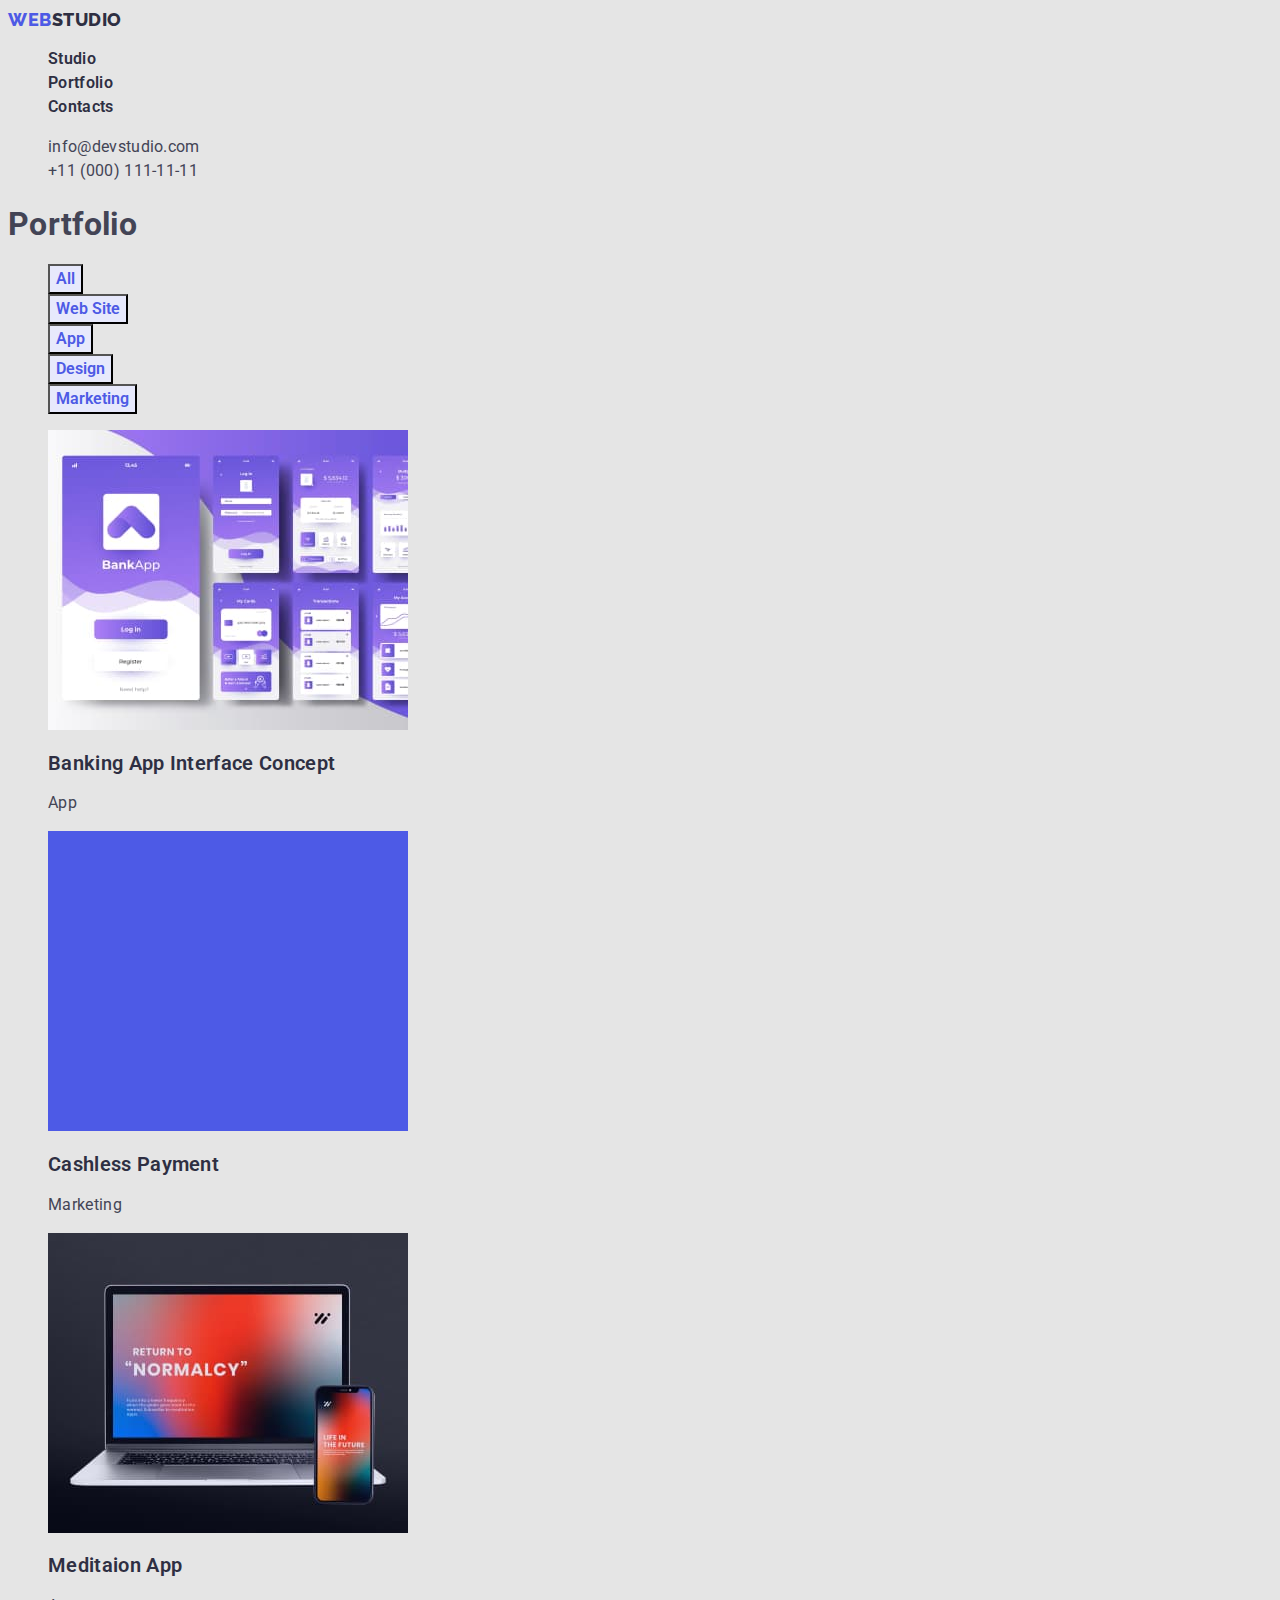
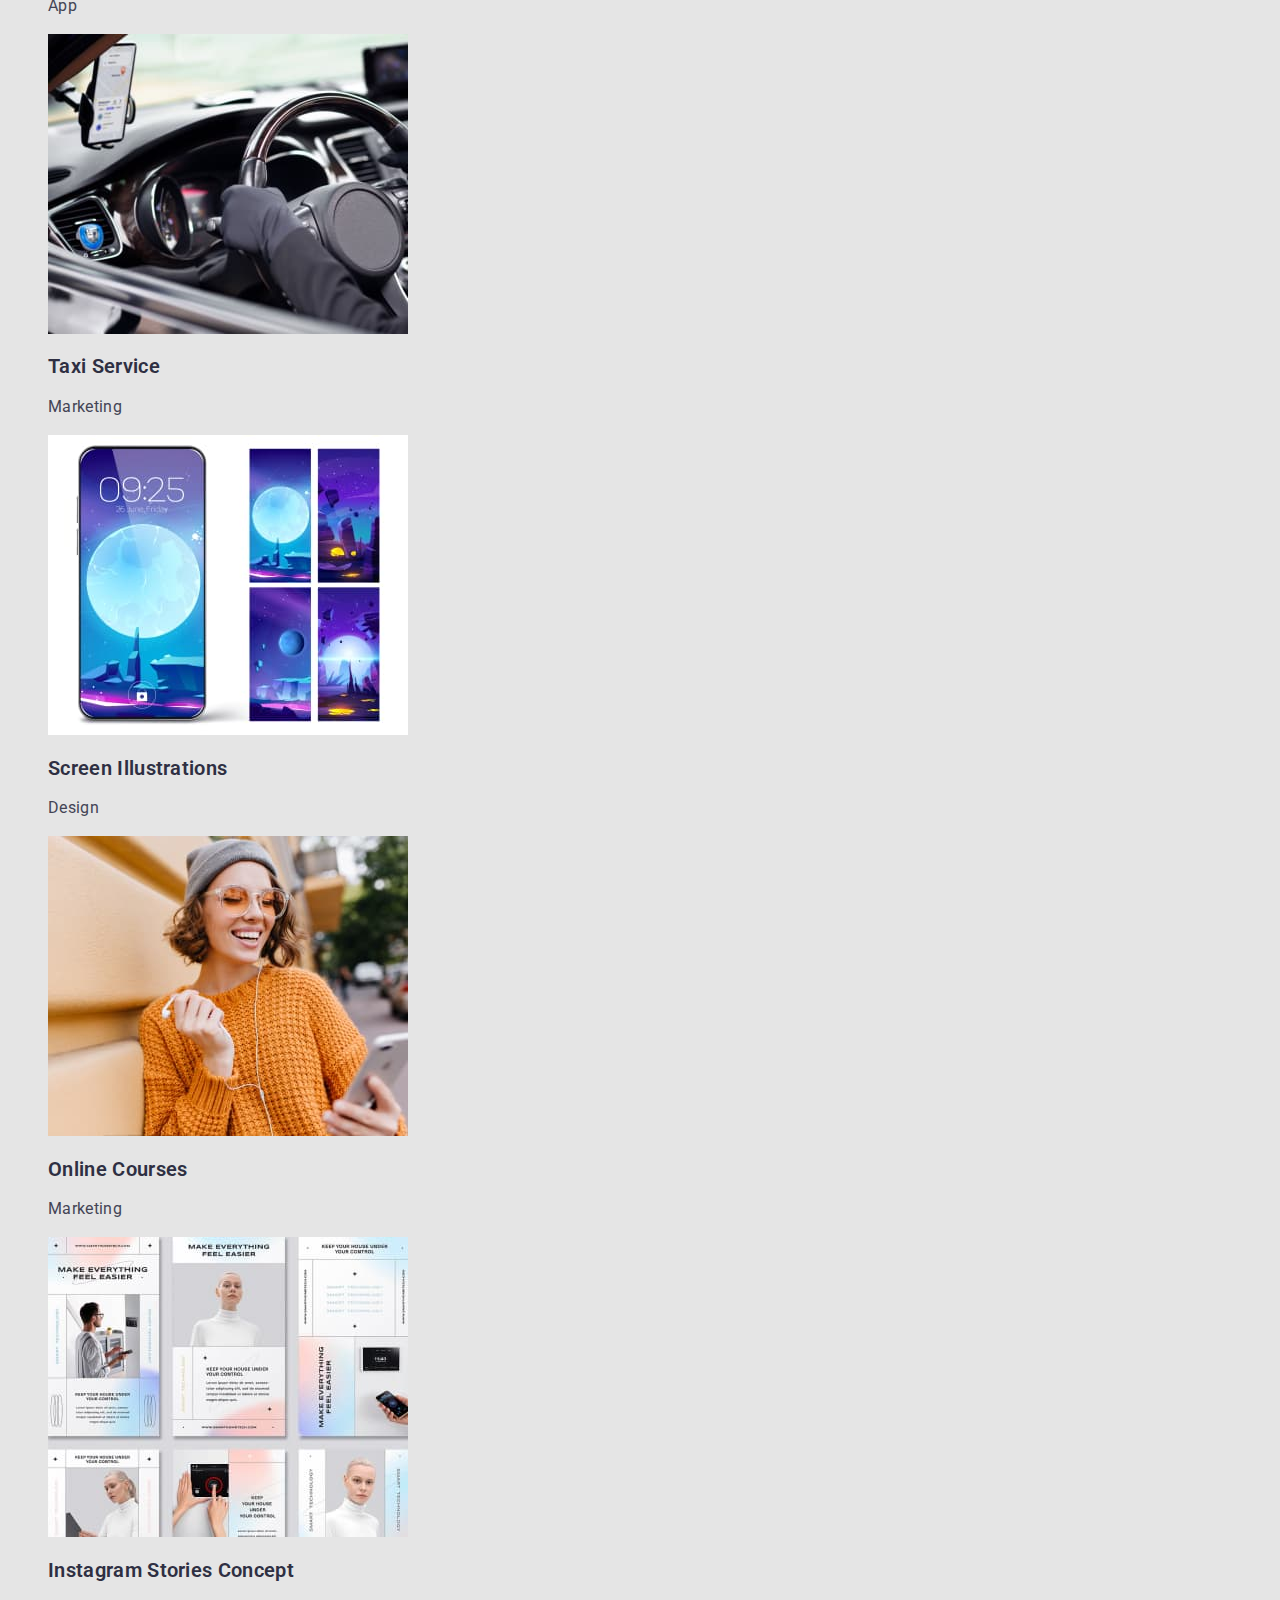
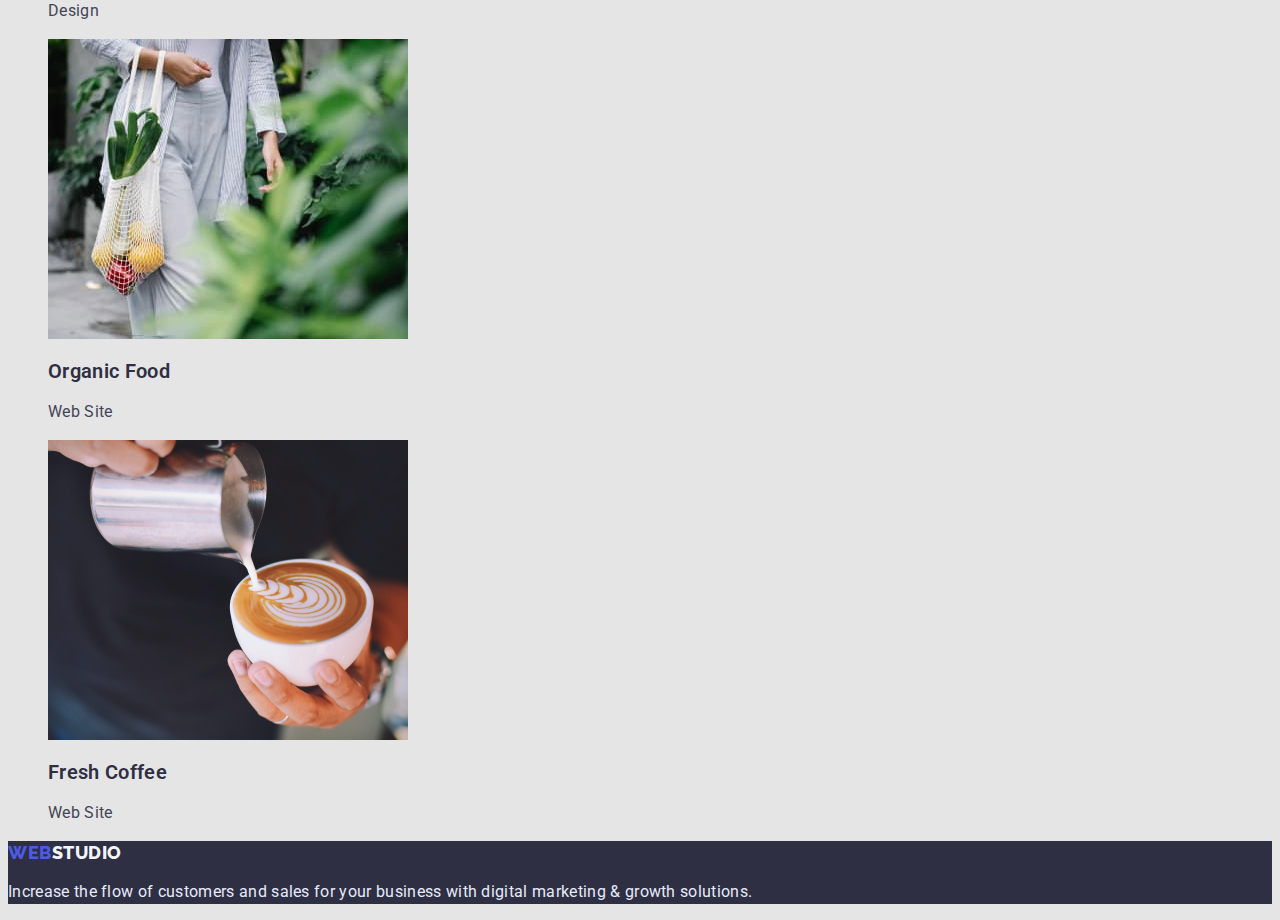
==== portfolio.html @ 6cb29ff2 "Added modern normalize" ====
<!DOCTYPE html>
<html lang="en">
	<head>
		<meta charset="UTF-8" />
		<meta http-equiv="X-UA-Compatible" content="IE=edge" />
		<meta name="viewport" content="width=device-width, initial-scale=1.0" />
		<title>Portfolio</title>
		<link rel="preconnect" href="https://fonts.googleapis.com" />
		<link rel="preconnect" href="https://fonts.gstatic.com" crossorigin />
		<link
			href="https://fonts.googleapis.com/css2?family=Raleway:wght@600;800&family=Roboto:wght@400;500;700;900&display=swap"
			rel="stylesheet"
		/>
		<link
			rel="stylesheet"
			href="https://cdnjs.cloudflare.com/ajax/libs/modern-normalize/1.1.0/modern-normalize.min.css"
			integrity="sha512-wpPYUAdjBVSE4KJnH1VR1HeZfpl1ub8YT/NKx4PuQ5NmX2tKuGu6U/JRp5y+Y8XG2tV+wKQpNHVUX03MfMFn9Q=="
			crossorigin="anonymous"
			referrerpolicy="no-referrer"
		/>
		<link rel="stylesheet" href="./css/styles.css" />
	</head>
	<body>
		<header class="page-header">
			<a href="index.html" class="logo"><span class="logo-front">Web</span>Studio</a>
			<nav class="site-nav">
				<ul class="list">
					<li>
						<a href="./index.html" class="link">Studio</a>
					</li>
					<li><a href="./portfolio.html" class="link">Portfolio</a></li>
					<li><a href="" class="link">Contacts</a></li>
				</ul>
			</nav>
			<ul class="list">
				<li>
					<a href="mailto:info@devstudio.com" class="contacts">info@devstudio.com</a>
				</li>
				<li>
					<a href="tel:+110001111111" class="contacts">+11 (000) 111-11-11</a>
				</li>
			</ul>
		</header>
		<main>
			<!-- button search filter -->
			<section class="portfolio">
				<!-- приховати заголовок! -->
				<h1>Portfolio</h1>
				<ul class="list">
					<li><button type="button" class="portfolio-btn">All</button></li>
					<li><button type="button" class="portfolio-btn">Web Site</button></li>
					<li><button type="button" class="portfolio-btn">App</button></li>
					<li><button type="button" class="portfolio-btn">Design</button></li>
					<li>
						<button type="button" class="portfolio-btn">Marketing</button>
					</li>
				</ul>
				<!-- projects examples -->
				<ul class="list projects">
					<li>
						<a href="">
							<img src="./images/bankapp.jpg" alt="Banking App Interface Concept" width="360" />
							<h2 class="heading">Banking App Interface Concept</h2>
							<p class="project-category">App</p></a
						>
					</li>
					<li>
						<a href="">
							<img src="./images/background.jpg" alt="blue background" width="360" />
							<h2 class="heading">Cashless Payment</h2>
							<p class="project-category">Marketing</p></a
						>
					</li>
					<li>
						<a href="">
							<img src="./images/normalcy.jpg" alt="Laptop" width="360" />
							<h2 class="heading">Meditaion App</h2>
							<p class="project-category">App</p></a
						>
					</li>
					<li>
						<a href="">
							<img src="./images/wheel.jpg" alt="Person behind the wheel" width="360" />
							<h2 class="heading">Taxi Service</h2>
							<p class="project-category">Marketing</p></a
						>
					</li>
					<li>
						<a href="">
							<img src="./images/iphone.jpg" alt="Screen Illustrations" width="360" />
							<h2 class="heading">Screen Illustrations</h2>
							<p class="project-category">Design</p></a
						>
					</li>
					<li>
						<a href="">
							<img src="./images/girl.jpg" alt="Girl smiling" width="360" />
							<h2 class="heading">Online Courses</h2>
							<p class="project-category">Marketing</p></a
						>
					</li>
					<li>
						<a href="">
							<img src="./images/makeeverything.jpg" alt="app moodboard" width="360" />
							<h2 class="heading">Instagram Stories Concept</h2>
							<p class="project-category">Design</p></a
						>
					</li>
					<li>
						<a href="">
							<img src="./images/groceries.jpg" alt="Bag with groceries" width="360" />
							<h2 class="heading">Organic Food</h2>
							<p class="project-category">Web Site</p></a
						>
					</li>
					<li>
						<a href="">
							<img src="./images/coffee.jpg" alt="Cup of coffee" width="360" />
							<h2 class="heading">Fresh Coffee</h2>
							<p class="project-category">Web Site</p></a
						>
					</li>
				</ul>
			</section>
		</main>
		<footer class="footer">
			<a href="index.html" class="logo"><span class="logo-front">Web</span><span class="logo-back">Studio</span> </a>
			<p class="footer-text">
				Increase the flow of customers and sales for your business with digital marketing & growth solutions.
			</p>
		</footer>
	</body>
</html>
---- css/styles.css ----
:root {
	--background-color: #e5e5e5;
	--primary-text-color: #434455;
	--secondary-text-color: #2e2f42;
	--secondary-background-color: #f4f4fd;
	--logo-hover-color: #4d5ae5;
	--button-background-color: #e7e9fc;
	--alternative-text-color: #ffffff;
	--active-hero-button: #404bbf;
}
/* main page */
body {
	background-color: var(--background-color);
	color: var(--primary-text-color);
	font-family: "Roboto", sans-serif;
	font-size: 16px;
	letter-spacing: 0.02em;
}
/* general */
a {
	text-decoration: none;
}
.heading {
	font-weight: 600;
}

/* logo */
.logo {
	color: var(--secondary-text-color);
	font-family: "Raleway", sans-serif;
	font-weight: 800;
	font-size: 18px;
	line-height: 1.3;
	letter-spacing: 0.54px;
	text-transform: uppercase;
	cursor: pointer;
}
.logo-front {
	color: #4d5ae5;
}
.logo-back {
	color: var(--secondary-background-color);
}
/* navigation */
.site-nav .link {
	color: var(--secondary-text-color);
	font-weight: 600;
	line-height: 1.5;
	cursor: pointer;
}
.site-nav .link:hover,
.site-nav .link:focus {
	color: var(--primary-text-color);
}
.site-nav .link:active {
	color: var(--logo-hover-color);
}
.list {
	list-style: none;
}
/* contacts */
.contacts {
	color: var(--primary-text-color);
	line-height: 1.5;
}
.contacts:hover,
.contacts:focus {
	color: var(--logo-hover-color);
}

/* hero */
.hero {
	background-color: var(--secondary-text-color);
}
.hero > .heading {
	color: var(--alternative-text-color);
	font-size: 56px;
	line-height: 1.1;
	text-align: center;
}
/* button */
.hero-btn {
	color: var(--alternative-text-color);
	background-color: var(--logo-hover-color);
	font-family: inherit;
	font-weight: 600;
	font-size: 16px;
	line-height: 1.2;
	cursor: pointer;
}
.hero-btn:active {
	background-color: var(--active-hero-button);
}
/* values */
.values .heading {
	color: var(--secondary-text-color);
	font-size: 20px;
	line-height: 1.2;
}
/* work */
.work .heading {
	color: var(--secondary-text-color);
	font-size: 36px;
	line-height: 1.1;
	text-transform: capitalize;
}
/* our team */
.team {
	background-color: var(--secondary-background-color);
}
.team .heading {
	color: var(--secondary-text-color);
	color: var(--secondary-text-color);
}
.team .name {
	color: var(--secondary-text-color);
	font-size: 20px;
	line-height: 1.2;
}
/* footer */
.footer {
	background-color: var(--secondary-text-color);
}
.footer-text {
	color: var(--button-background-color);
	line-height: 1.5;
}
/* portfolio  */
.portfolio-btn {
	background-color: var(--button-background-color);
	color: var(--logo-hover-color);
	font-family: inherit;
	font-weight: 600;
	font-size: 16px;
	line-height: 1.5;
	cursor: pointer;
}
.portfolio-btn:hover,
.portfolio-btn:focus {
	background-color: #4d5ae5;
	color: var(--alternative-text-color);
}
/* projects */
.projects .heading {
	color: var(--secondary-text-color);
	font-weight: 600;
	font-size: 20px;
	line-height: 1.2;
}
.projects .project-category {
	color: var(--primary-text-color);
	font-weight: 400;
	line-height: 1.5;
}
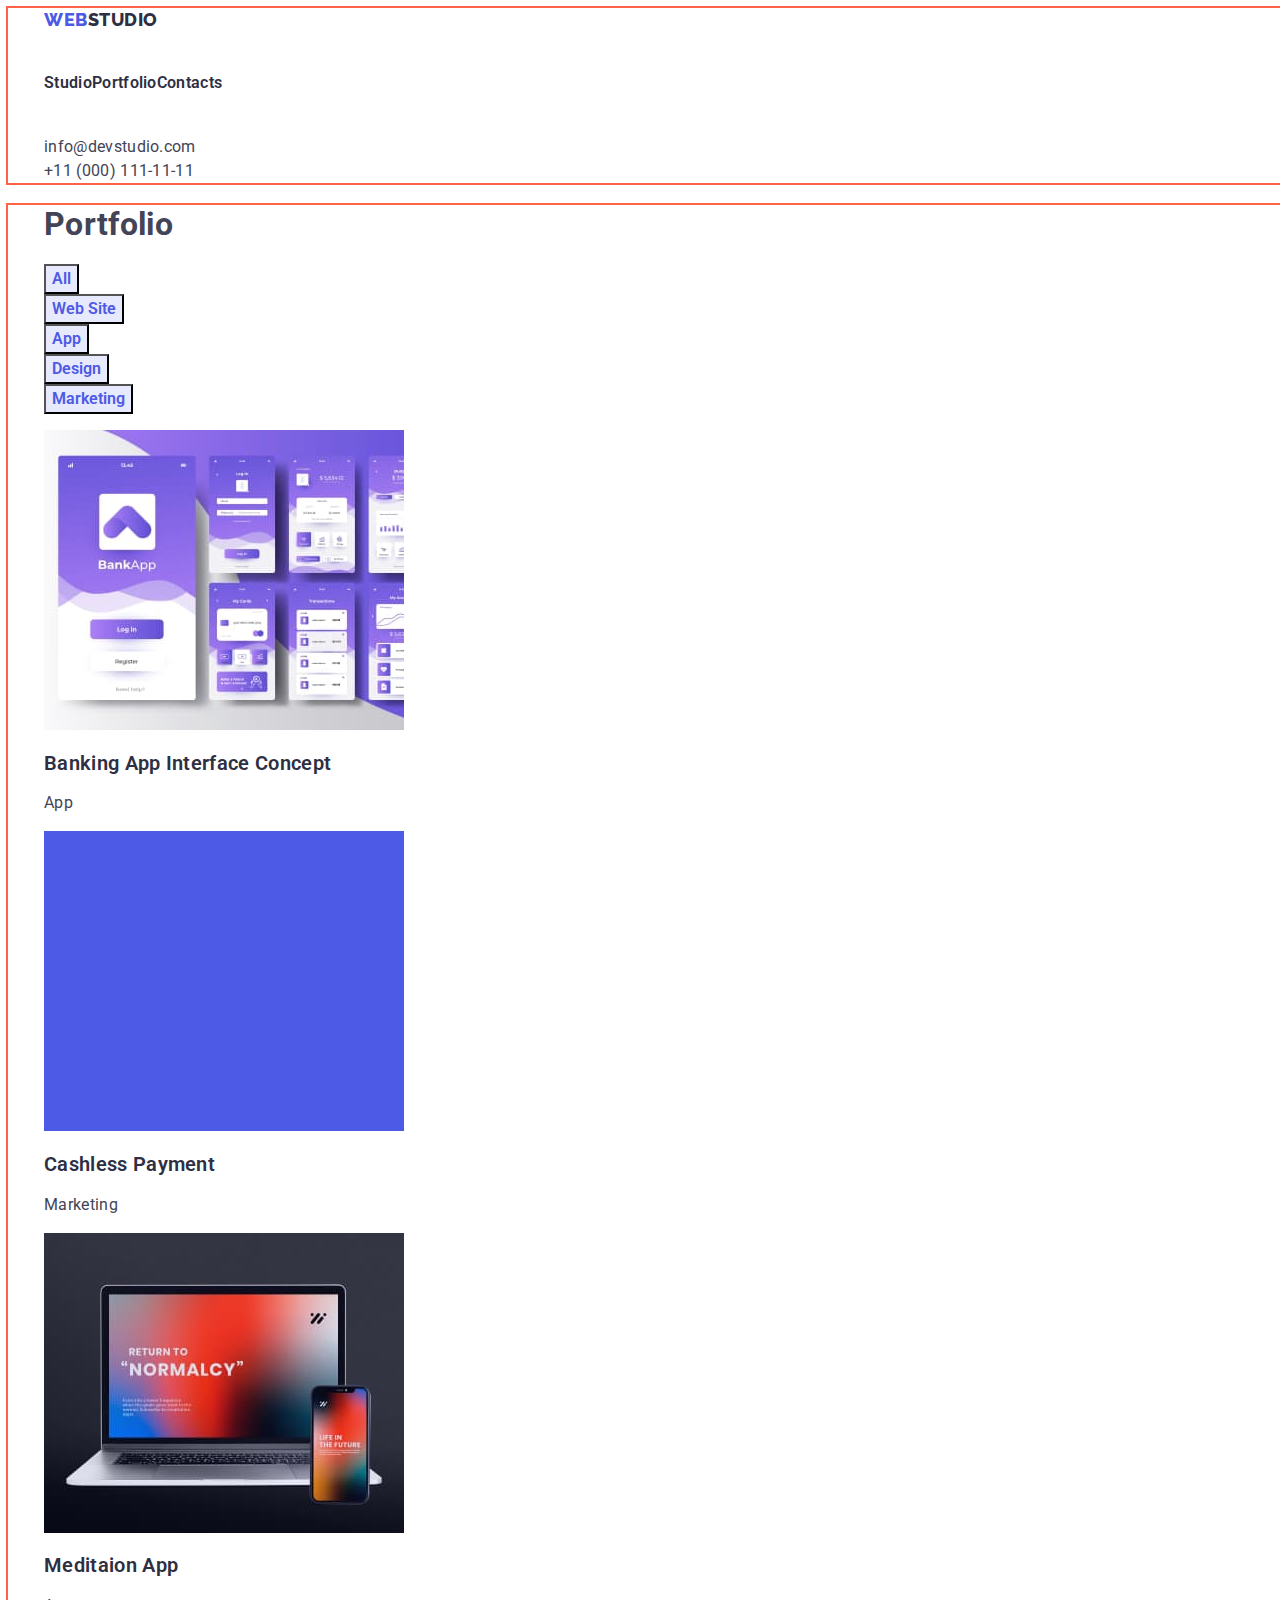
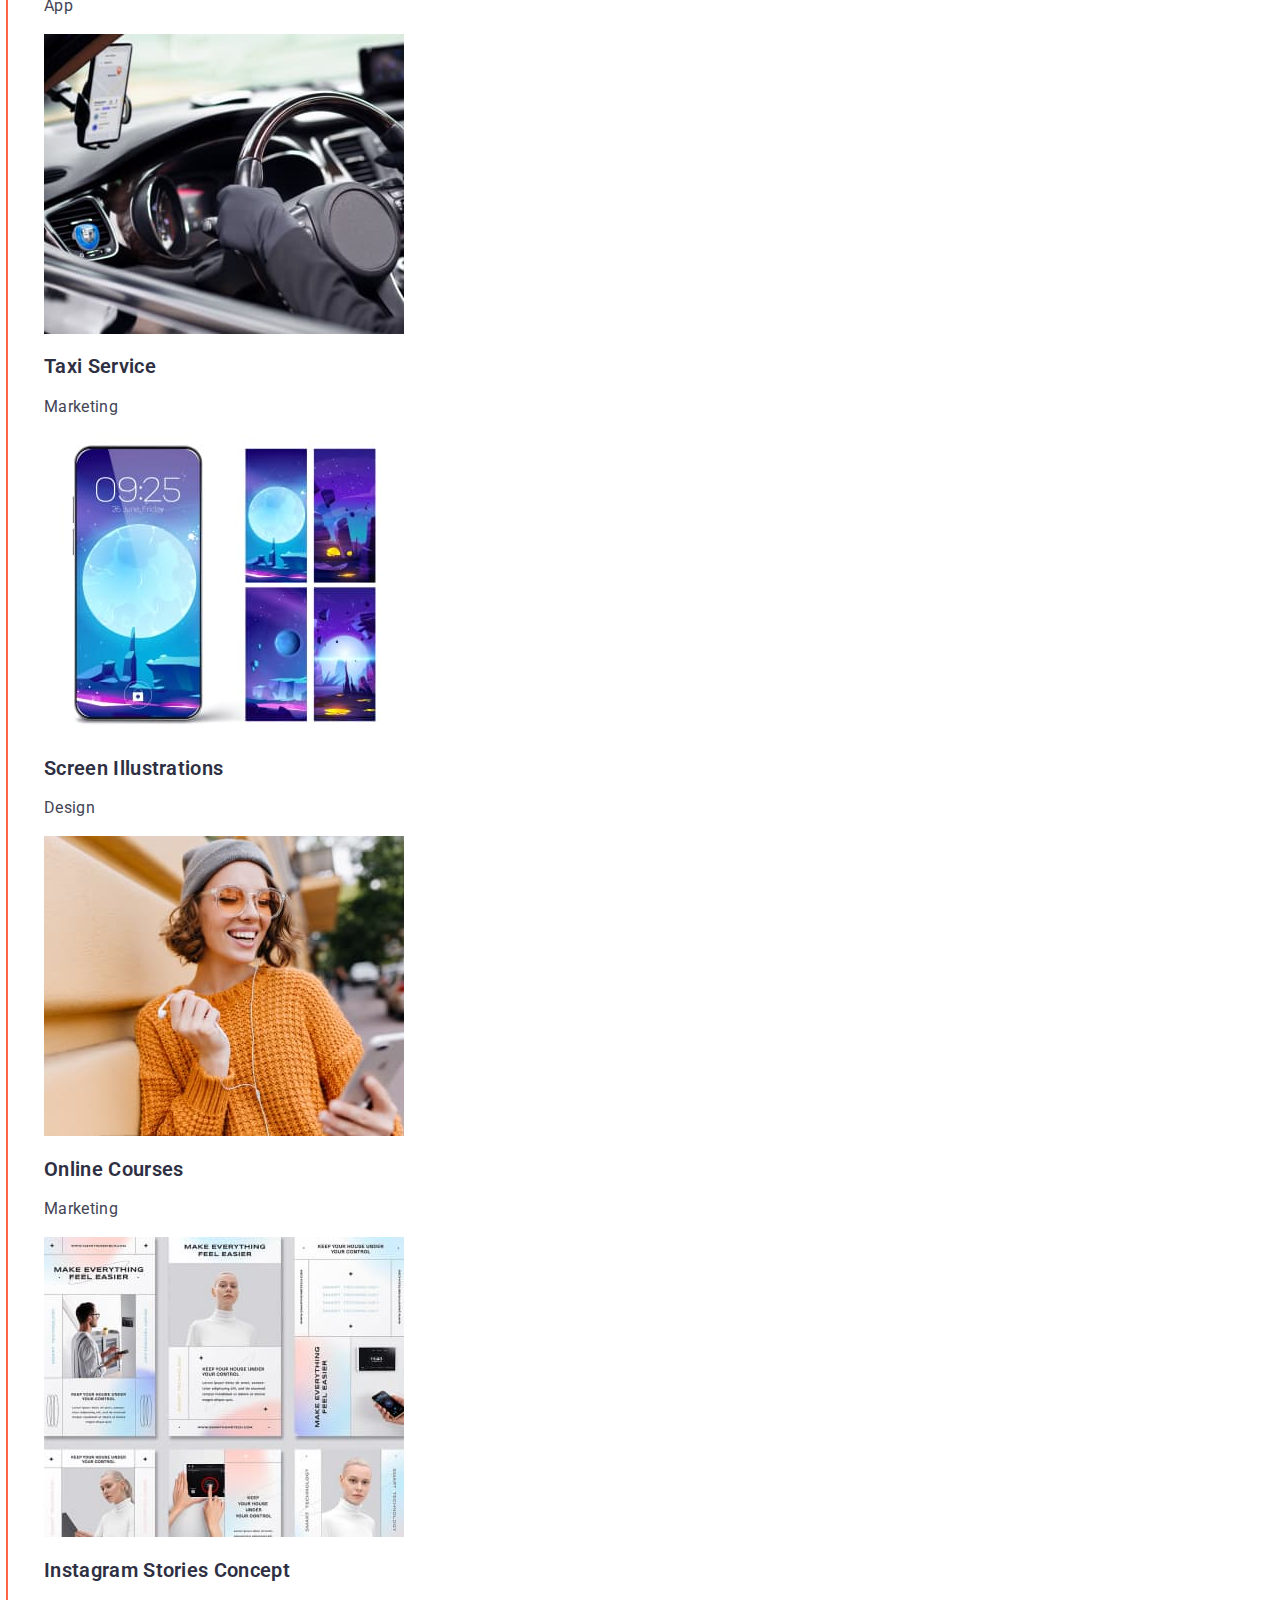
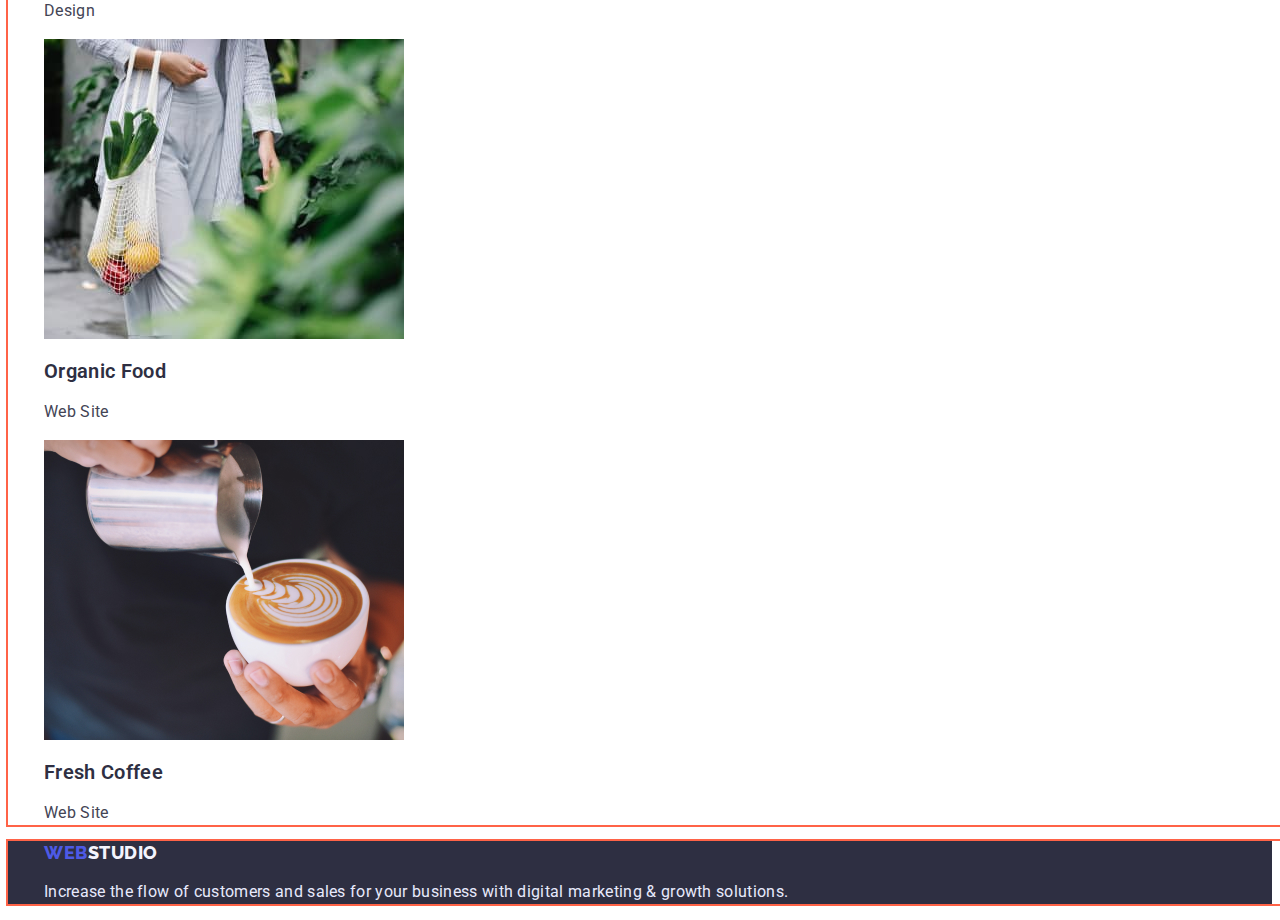
==== commit d64ff214: "Styled header" ====
--- a/portfolio.html
+++ b/portfolio.html
@@ -21,113 +21,119 @@
 		<link rel="stylesheet" href="./css/styles.css" />
 	</head>
 	<body>
-		<header class="page-header">
-			<a href="index.html" class="logo"><span class="logo-front">Web</span>Studio</a>
-			<nav class="site-nav">
+		<header class="page-header"
+			><div class="container">
+				<a href="index.html" class="logo"><span class="logo-front">Web</span>Studio</a>
+				<nav class="site-nav">
+					<ul class="list">
+						<li>
+							<a href="./index.html" class="link">Studio</a>
+						</li>
+						<li><a href="./portfolio.html" class="link">Portfolio</a></li>
+						<li><a href="" class="link">Contacts</a></li>
+					</ul>
+				</nav>
 				<ul class="list">
 					<li>
-						<a href="./index.html" class="link">Studio</a>
+						<a href="mailto:info@devstudio.com" class="contacts">info@devstudio.com</a>
 					</li>
-					<li><a href="./portfolio.html" class="link">Portfolio</a></li>
-					<li><a href="" class="link">Contacts</a></li>
-				</ul>
-			</nav>
-			<ul class="list">
-				<li>
-					<a href="mailto:info@devstudio.com" class="contacts">info@devstudio.com</a>
-				</li>
-				<li>
-					<a href="tel:+110001111111" class="contacts">+11 (000) 111-11-11</a>
-				</li>
-			</ul>
+					<li>
+						<a href="tel:+110001111111" class="contacts">+11 (000) 111-11-11</a>
+					</li>
+				</ul></div
+			>
 		</header>
 		<main>
 			<!-- button search filter -->
 			<section class="portfolio">
-				<!-- приховати заголовок! -->
-				<h1>Portfolio</h1>
-				<ul class="list">
-					<li><button type="button" class="portfolio-btn">All</button></li>
-					<li><button type="button" class="portfolio-btn">Web Site</button></li>
-					<li><button type="button" class="portfolio-btn">App</button></li>
-					<li><button type="button" class="portfolio-btn">Design</button></li>
-					<li>
-						<button type="button" class="portfolio-btn">Marketing</button>
-					</li>
-				</ul>
-				<!-- projects examples -->
-				<ul class="list projects">
-					<li>
-						<a href="">
-							<img src="./images/bankapp.jpg" alt="Banking App Interface Concept" width="360" />
-							<h2 class="heading">Banking App Interface Concept</h2>
-							<p class="project-category">App</p></a
-						>
-					</li>
-					<li>
-						<a href="">
-							<img src="./images/background.jpg" alt="blue background" width="360" />
-							<h2 class="heading">Cashless Payment</h2>
-							<p class="project-category">Marketing</p></a
-						>
-					</li>
-					<li>
-						<a href="">
-							<img src="./images/normalcy.jpg" alt="Laptop" width="360" />
-							<h2 class="heading">Meditaion App</h2>
-							<p class="project-category">App</p></a
-						>
-					</li>
-					<li>
-						<a href="">
-							<img src="./images/wheel.jpg" alt="Person behind the wheel" width="360" />
-							<h2 class="heading">Taxi Service</h2>
-							<p class="project-category">Marketing</p></a
-						>
-					</li>
-					<li>
-						<a href="">
-							<img src="./images/iphone.jpg" alt="Screen Illustrations" width="360" />
-							<h2 class="heading">Screen Illustrations</h2>
-							<p class="project-category">Design</p></a
-						>
-					</li>
-					<li>
-						<a href="">
-							<img src="./images/girl.jpg" alt="Girl smiling" width="360" />
-							<h2 class="heading">Online Courses</h2>
-							<p class="project-category">Marketing</p></a
-						>
-					</li>
-					<li>
-						<a href="">
-							<img src="./images/makeeverything.jpg" alt="app moodboard" width="360" />
-							<h2 class="heading">Instagram Stories Concept</h2>
-							<p class="project-category">Design</p></a
-						>
-					</li>
-					<li>
-						<a href="">
-							<img src="./images/groceries.jpg" alt="Bag with groceries" width="360" />
-							<h2 class="heading">Organic Food</h2>
-							<p class="project-category">Web Site</p></a
-						>
-					</li>
-					<li>
-						<a href="">
-							<img src="./images/coffee.jpg" alt="Cup of coffee" width="360" />
-							<h2 class="heading">Fresh Coffee</h2>
-							<p class="project-category">Web Site</p></a
-						>
-					</li>
-				</ul>
+				<div class="container">
+					<!-- приховати заголовок! -->
+					<h1>Portfolio</h1>
+					<ul class="list">
+						<li><button type="button" class="portfolio-btn">All</button></li>
+						<li><button type="button" class="portfolio-btn">Web Site</button></li>
+						<li><button type="button" class="portfolio-btn">App</button></li>
+						<li><button type="button" class="portfolio-btn">Design</button></li>
+						<li>
+							<button type="button" class="portfolio-btn">Marketing</button>
+						</li>
+					</ul>
+					<!-- projects examples -->
+					<ul class="list projects">
+						<li>
+							<a href="">
+								<img src="./images/bankapp.jpg" alt="Banking App Interface Concept" width="360" />
+								<h2 class="heading">Banking App Interface Concept</h2>
+								<p class="project-category">App</p></a
+							>
+						</li>
+						<li>
+							<a href="">
+								<img src="./images/background.jpg" alt="blue background" width="360" />
+								<h2 class="heading">Cashless Payment</h2>
+								<p class="project-category">Marketing</p></a
+							>
+						</li>
+						<li>
+							<a href="">
+								<img src="./images/normalcy.jpg" alt="Laptop" width="360" />
+								<h2 class="heading">Meditaion App</h2>
+								<p class="project-category">App</p></a
+							>
+						</li>
+						<li>
+							<a href="">
+								<img src="./images/wheel.jpg" alt="Person behind the wheel" width="360" />
+								<h2 class="heading">Taxi Service</h2>
+								<p class="project-category">Marketing</p></a
+							>
+						</li>
+						<li>
+							<a href="">
+								<img src="./images/iphone.jpg" alt="Screen Illustrations" width="360" />
+								<h2 class="heading">Screen Illustrations</h2>
+								<p class="project-category">Design</p></a
+							>
+						</li>
+						<li>
+							<a href="">
+								<img src="./images/girl.jpg" alt="Girl smiling" width="360" />
+								<h2 class="heading">Online Courses</h2>
+								<p class="project-category">Marketing</p></a
+							>
+						</li>
+						<li>
+							<a href="">
+								<img src="./images/makeeverything.jpg" alt="app moodboard" width="360" />
+								<h2 class="heading">Instagram Stories Concept</h2>
+								<p class="project-category">Design</p></a
+							>
+						</li>
+						<li>
+							<a href="">
+								<img src="./images/groceries.jpg" alt="Bag with groceries" width="360" />
+								<h2 class="heading">Organic Food</h2>
+								<p class="project-category">Web Site</p></a
+							>
+						</li>
+						<li>
+							<a href="">
+								<img src="./images/coffee.jpg" alt="Cup of coffee" width="360" />
+								<h2 class="heading">Fresh Coffee</h2>
+								<p class="project-category">Web Site</p></a
+							>
+						</li>
+					</ul>
+				</div>
 			</section>
 		</main>
 		<footer class="footer">
-			<a href="index.html" class="logo"><span class="logo-front">Web</span><span class="logo-back">Studio</span> </a>
-			<p class="footer-text">
-				Increase the flow of customers and sales for your business with digital marketing & growth solutions.
-			</p>
+			<div class="container">
+				<a href="index.html" class="logo"><span class="logo-front">Web</span><span class="logo-back">Studio</span> </a>
+				<p class="footer-text">
+					Increase the flow of customers and sales for your business with digital marketing & growth solutions.
+				</p>
+			</div>
 		</footer>
 	</body>
 </html>
--- a/css/styles.css
+++ b/css/styles.css
@@ -1,5 +1,5 @@
 :root {
-	--background-color: #e5e5e5;
+	--background-color: #ffffff;
 	--primary-text-color: #434455;
 	--secondary-text-color: #2e2f42;
 	--secondary-background-color: #f4f4fd;
@@ -20,12 +20,28 @@
 a {
 	text-decoration: none;
 }
+ul {
+	padding-left: 0;
+}
+
+.container {
+	width: 1200px;
+	margin: 0 auto;
+	padding: 0 36px;
+	outline: solid 2px tomato;
+}
+
 .heading {
 	font-weight: 600;
 }
-
+/* header */
+.main-nav {
+	display: flex;
+	align-items: center;
+}
 /* logo */
 .logo {
+	margin-right: 70px;
 	color: var(--secondary-text-color);
 	font-family: "Raleway", sans-serif;
 	font-weight: 800;
@@ -42,8 +58,20 @@
 	color: var(--secondary-background-color);
 }
 /* navigation */
+.site-nav > .list {
+	display: flex;
+	margin-left: auto;
+}
+.site-nav .item:not(:last-child) {
+	margin-right: 40px;
+}
 .site-nav .link {
+	display: block;
+	padding-top: 24px;
+	padding-bottom: 24px;
+
 	color: var(--secondary-text-color);
+
 	font-weight: 600;
 	line-height: 1.5;
 	cursor: pointer;
@@ -59,6 +87,13 @@
 	list-style: none;
 }
 /* contacts */
+.list.contacts {
+	display: flex;
+	margin-left: auto;
+}
+.contacts > .item:not(:last-child) {
+	margin-right: 40px;
+}
 .contacts {
 	color: var(--primary-text-color);
 	line-height: 1.5;
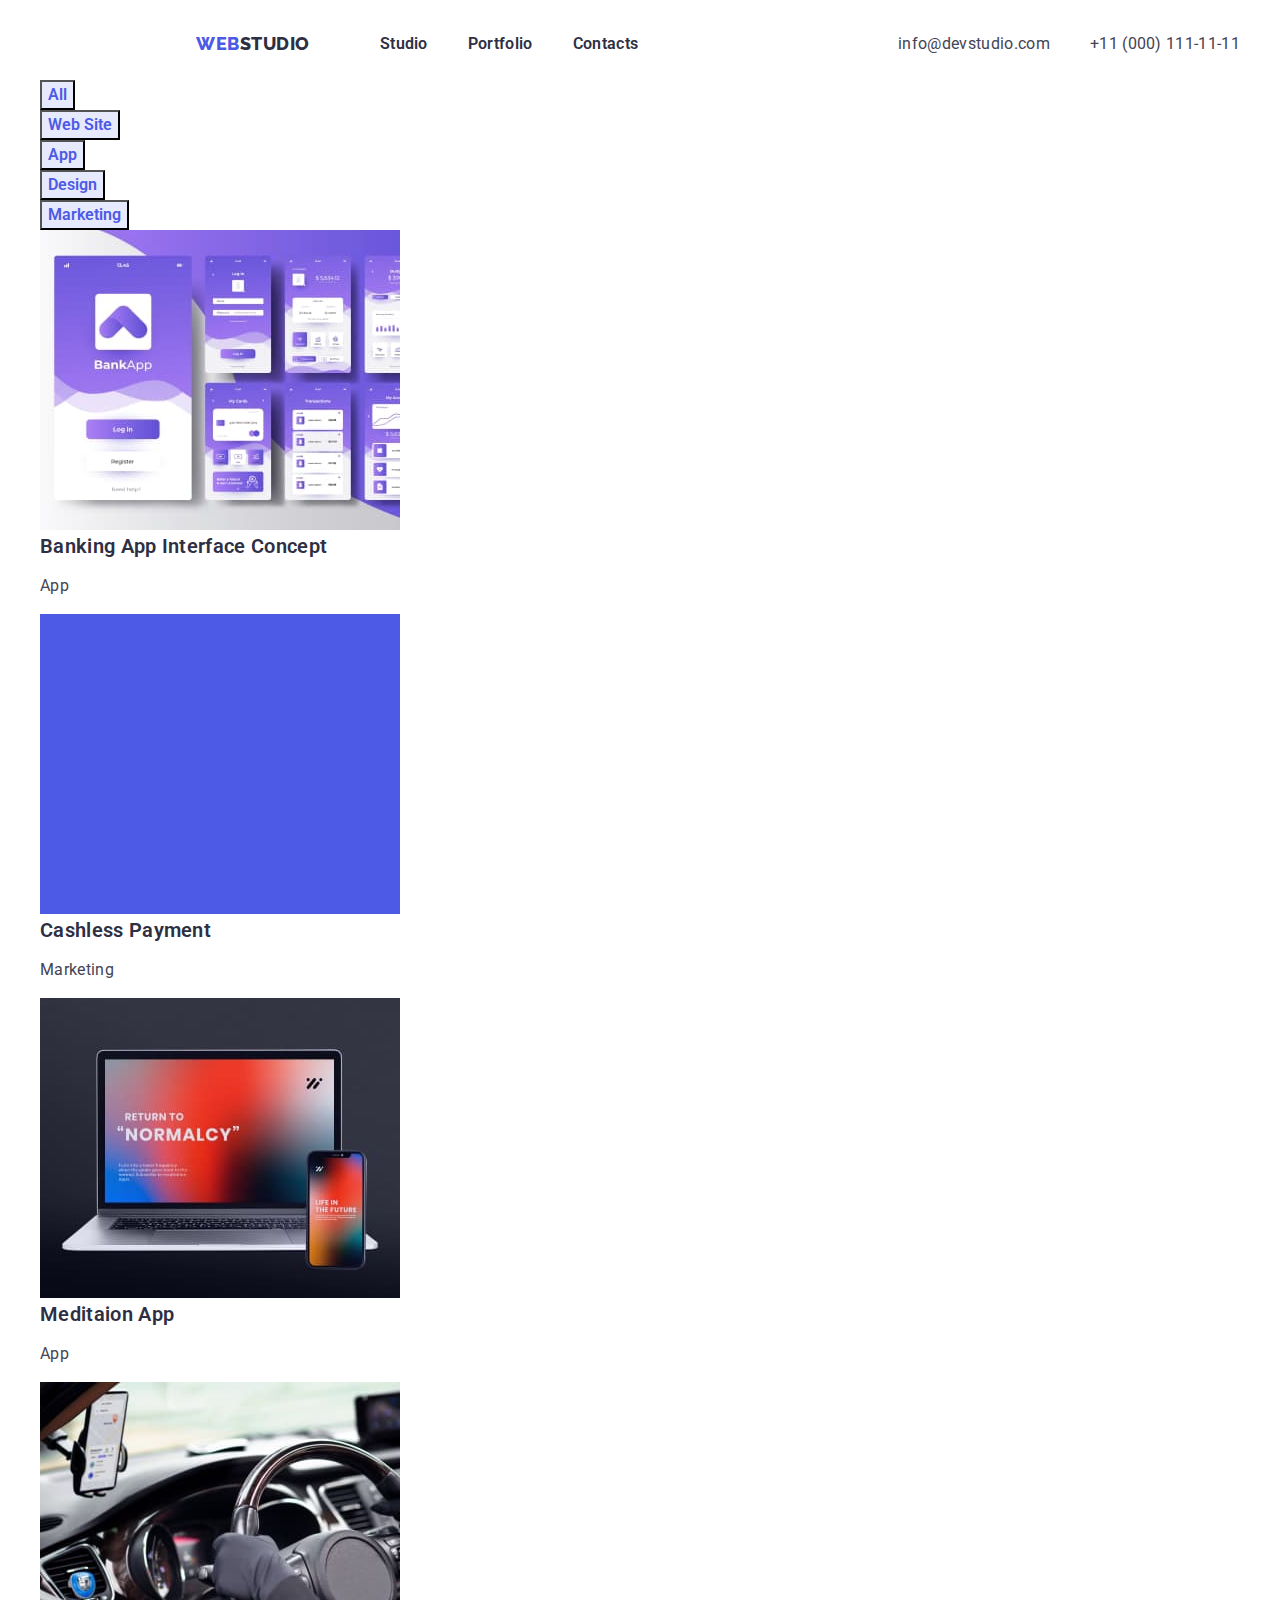
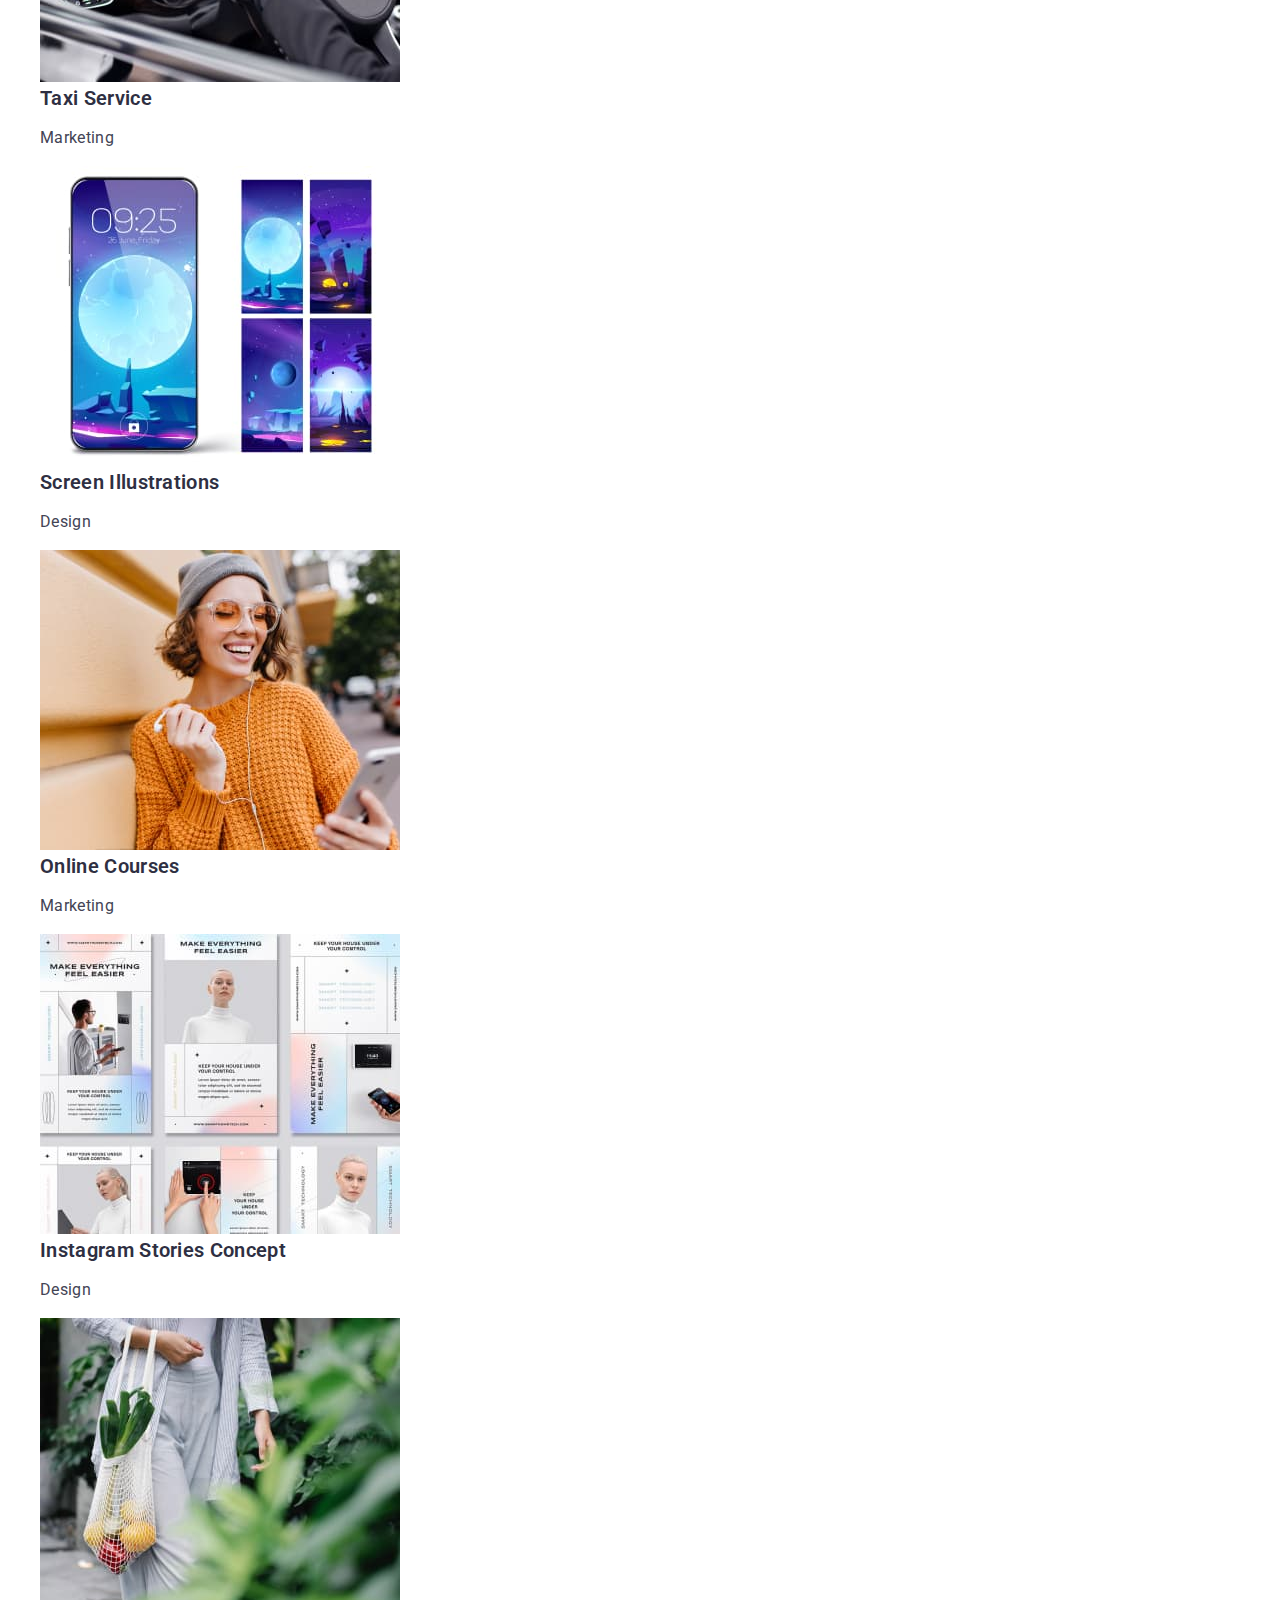
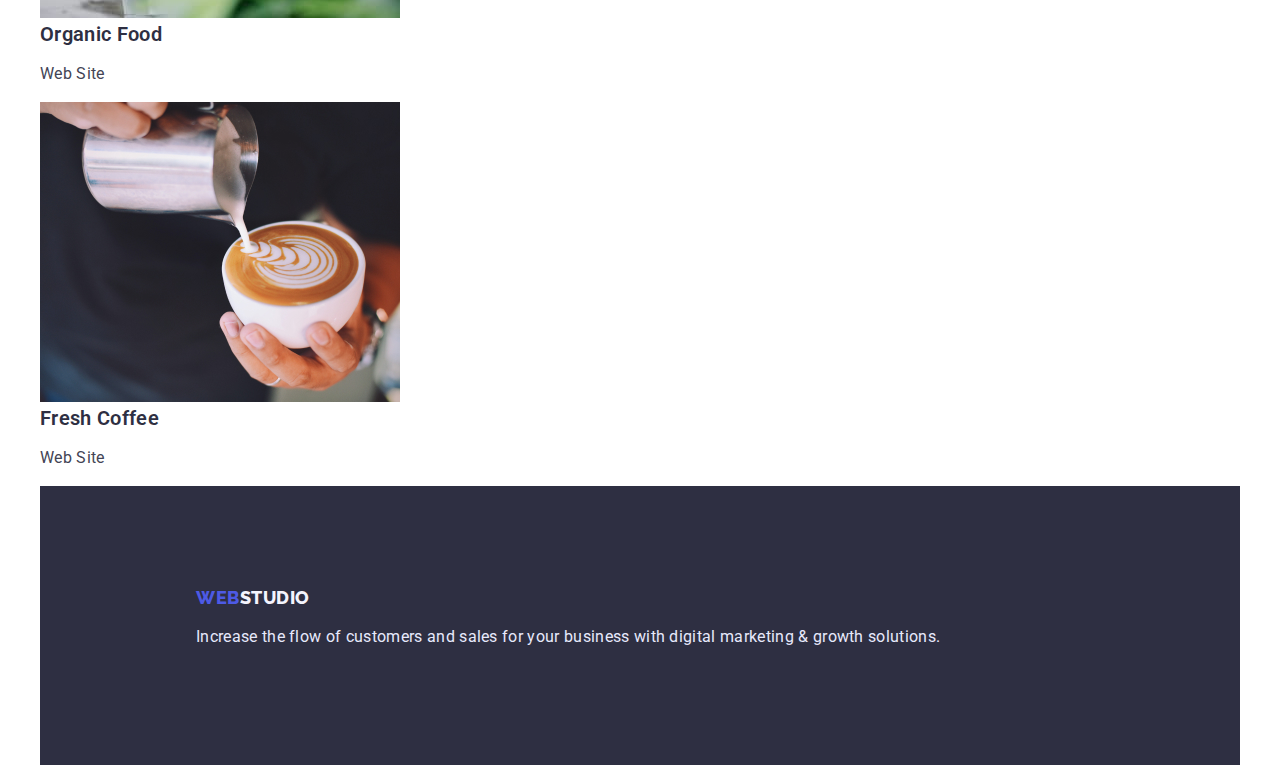
==== commit 523f4528: "Styled pg 1" ====
--- a/portfolio.html
+++ b/portfolio.html
@@ -21,34 +21,35 @@
 		<link rel="stylesheet" href="./css/styles.css" />
 	</head>
 	<body>
-		<header class="page-header"
-			><div class="container">
+		<header class="page-header">
+			<div class="container main-nav">
 				<a href="index.html" class="logo"><span class="logo-front">Web</span>Studio</a>
 				<nav class="site-nav">
 					<ul class="list">
-						<li>
-							<a href="./index.html" class="link">Studio</a>
+						<li class="item">
+							<a href="" class="link">Studio</a>
 						</li>
-						<li><a href="./portfolio.html" class="link">Portfolio</a></li>
-						<li><a href="" class="link">Contacts</a></li>
+						<li class="item"><a href="./portfolio.html" class="link">Portfolio</a></li>
+						<li class="item"><a href="" class="link">Contacts</a></li>
 					</ul>
 				</nav>
-				<ul class="list">
-					<li>
+				<!-- contacts -->
+				<ul class="list contacts">
+					<li class="item">
 						<a href="mailto:info@devstudio.com" class="contacts">info@devstudio.com</a>
 					</li>
-					<li>
+					<li class="item">
 						<a href="tel:+110001111111" class="contacts">+11 (000) 111-11-11</a>
 					</li>
-				</ul></div
-			>
+				</ul>
+			</div>
 		</header>
 		<main>
 			<!-- button search filter -->
 			<section class="portfolio">
 				<div class="container">
 					<!-- приховати заголовок! -->
-					<h1>Portfolio</h1>
+					<h1 class="visually-hidden">Portfolio</h1>
 					<ul class="list">
 						<li><button type="button" class="portfolio-btn">All</button></li>
 						<li><button type="button" class="portfolio-btn">Web Site</button></li>
@@ -128,8 +129,8 @@
 			</section>
 		</main>
 		<footer class="footer">
-			<div class="container">
-				<a href="index.html" class="logo"><span class="logo-front">Web</span><span class="logo-back">Studio</span> </a>
+			<div class="container footer">
+				<a href="index.html" class="logo"><span class="logo-front">Web</span><span class="logo-back">Studio</span></a>
 				<p class="footer-text">
 					Increase the flow of customers and sales for your business with digital marketing & growth solutions.
 				</p>
--- a/css/styles.css
+++ b/css/styles.css
@@ -22,18 +22,29 @@
 }
 ul {
 	padding-left: 0;
-}
-
+	margin-top: 0;
+	margin-bottom: 0;
+}
+h1,
+h2,
+h3,
+h4 {
+	margin: 0;
+}
 .container {
 	width: 1200px;
 	margin: 0 auto;
-	padding: 0 36px;
-	outline: solid 2px tomato;
+	/* outline: solid 2px tomato; */
+}
+.section {
+	padding-top: 94px;
+	padding-bottom: 94px;
 }
 
 .heading {
 	font-weight: 600;
 }
+
 /* header */
 .main-nav {
 	display: flex;
@@ -42,6 +53,7 @@
 /* logo */
 .logo {
 	margin-right: 70px;
+	margin-left: 156px;
 	color: var(--secondary-text-color);
 	font-family: "Raleway", sans-serif;
 	font-weight: 800;
@@ -106,8 +118,13 @@
 /* hero */
 .hero {
 	background-color: var(--secondary-text-color);
-}
-.hero > .heading {
+	margin-top: 0;
+	text-align: center;
+}
+.hero .heading {
+	margin: 0;
+	padding-top: 192px;
+	margin-bottom: 48px;
 	color: var(--alternative-text-color);
 	font-size: 56px;
 	line-height: 1.1;
@@ -115,6 +132,10 @@
 }
 /* button */
 .hero-btn {
+	margin-bottom: 192px;
+	padding: 16px 32px;
+	border: 0;
+	border-radius: 4%;
 	color: var(--alternative-text-color);
 	background-color: var(--logo-hover-color);
 	font-family: inherit;
@@ -127,38 +148,89 @@
 	background-color: var(--active-hero-button);
 }
 /* values */
-.values .heading {
+.values.section {
+	padding-top: 120px;
+	padding-bottom: 120px;
+}
+
+.values > .heading {
 	color: var(--secondary-text-color);
 	font-size: 20px;
 	line-height: 1.2;
 }
+.values .list {
+	display: flex;
+	margin-left: 156px;
+	margin-right: 156px;
+}
+.values .item:not(:last-child) {
+	margin-right: 24px;
+}
+.visually-hidden {
+	position: absolute;
+	width: 1px;
+	height: 1px;
+	margin: -1px;
+	border: 0;
+	padding: 0;
+	clip: rect(0 0 0 0);
+	overflow: hidden;
+}
 /* work */
+.work {
+	text-align: center;
+}
 .work .heading {
+	margin-bottom: 72px;
 	color: var(--secondary-text-color);
 	font-size: 36px;
 	line-height: 1.1;
 	text-transform: capitalize;
 }
+.work .list {
+	display: flex;
+	justify-content: center;
+	margin-top: auto;
+}
+.work .item:not(:last-child) {
+	margin-right: 24px;
+}
 /* our team */
 .team {
 	background-color: var(--secondary-background-color);
+	text-align: center;
+	padding-top: 120px;
+	padding-bottom: 120px;
 }
 .team .heading {
 	color: var(--secondary-text-color);
 	color: var(--secondary-text-color);
+	margin-bottom: 72px;
+	font-size: 36px;
+	line-height: 1.1;
 }
 .team .name {
 	color: var(--secondary-text-color);
 	font-size: 20px;
 	line-height: 1.2;
 }
+.team .list {
+	display: flex;
+	justify-content: center;
+}
+.team .item:not(:last-child) {
+	margin-right: 24px;
+}
 /* footer */
-.footer {
+.container.footer {
 	background-color: var(--secondary-text-color);
+	padding-top: 100px;
+	padding-bottom: 100px;
 }
 .footer-text {
 	color: var(--button-background-color);
 	line-height: 1.5;
+	padding-left: 156px;
 }
 /* portfolio  */
 .portfolio-btn {
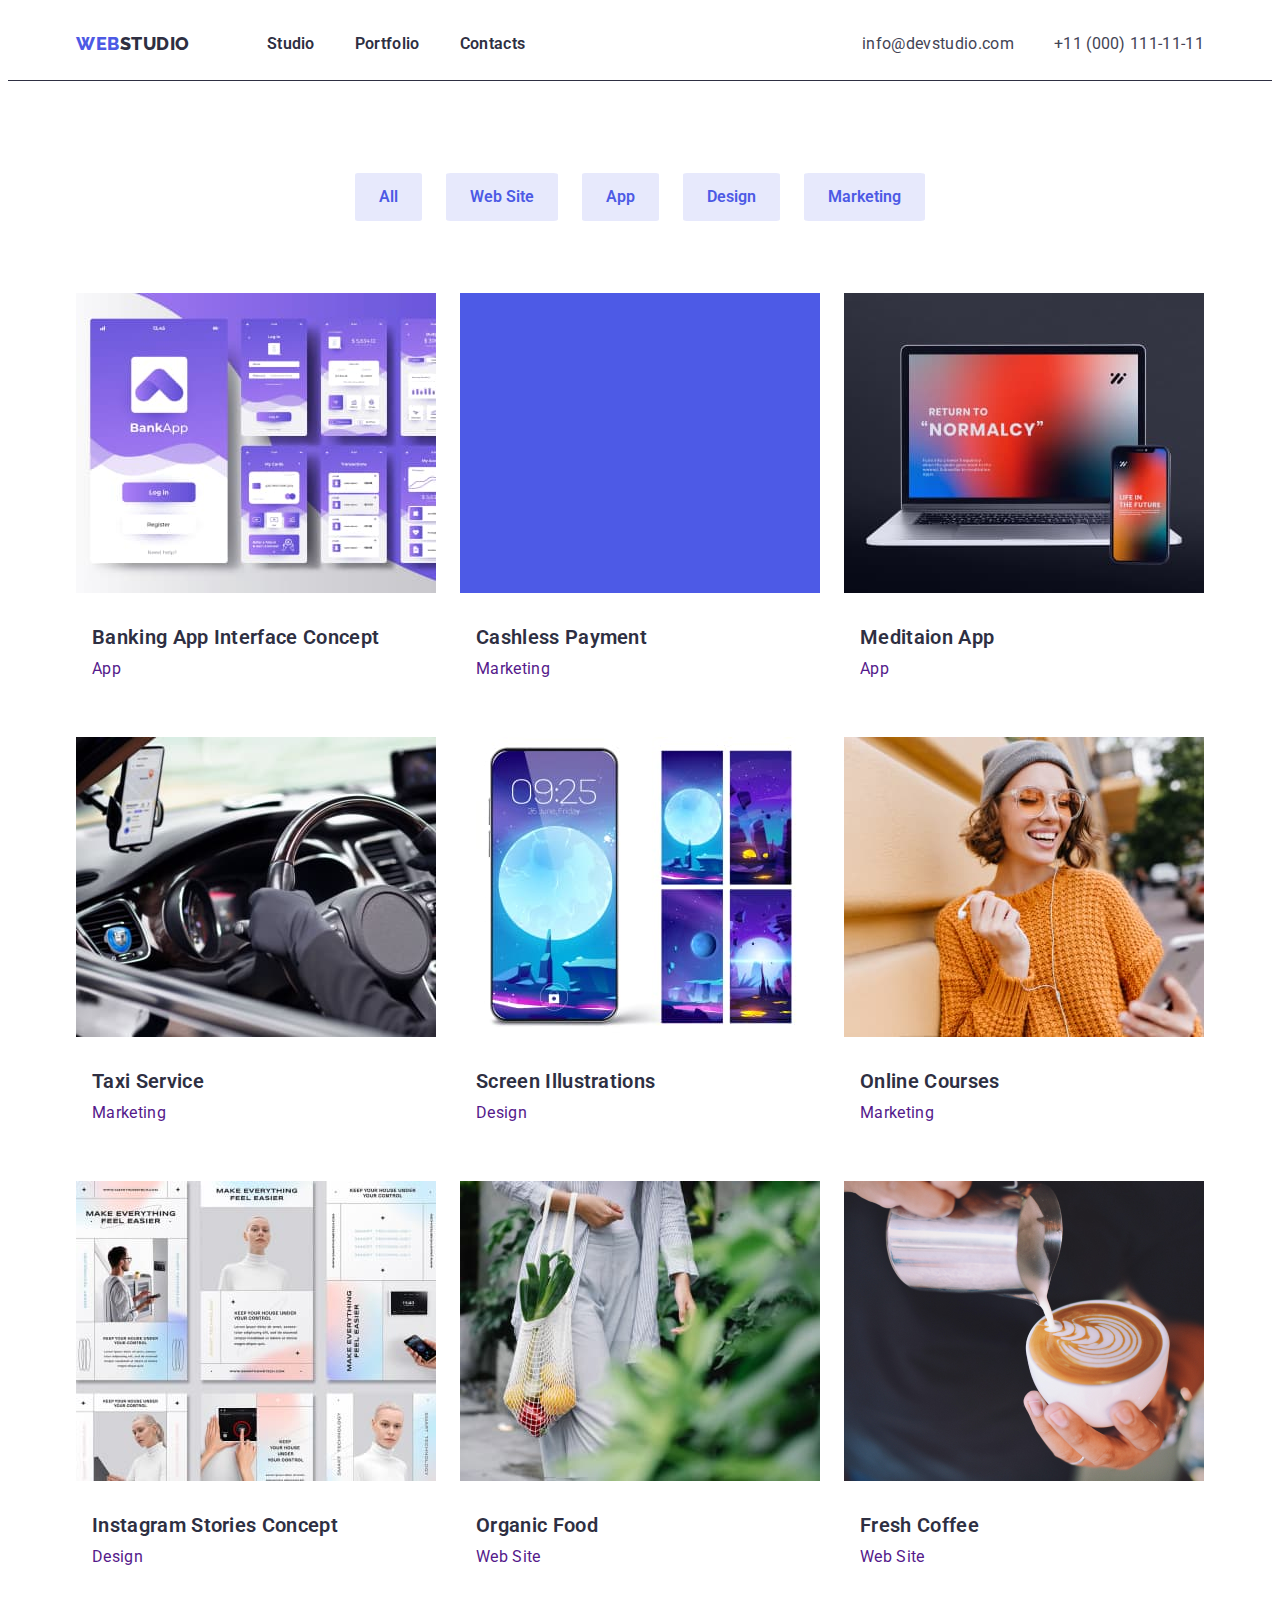
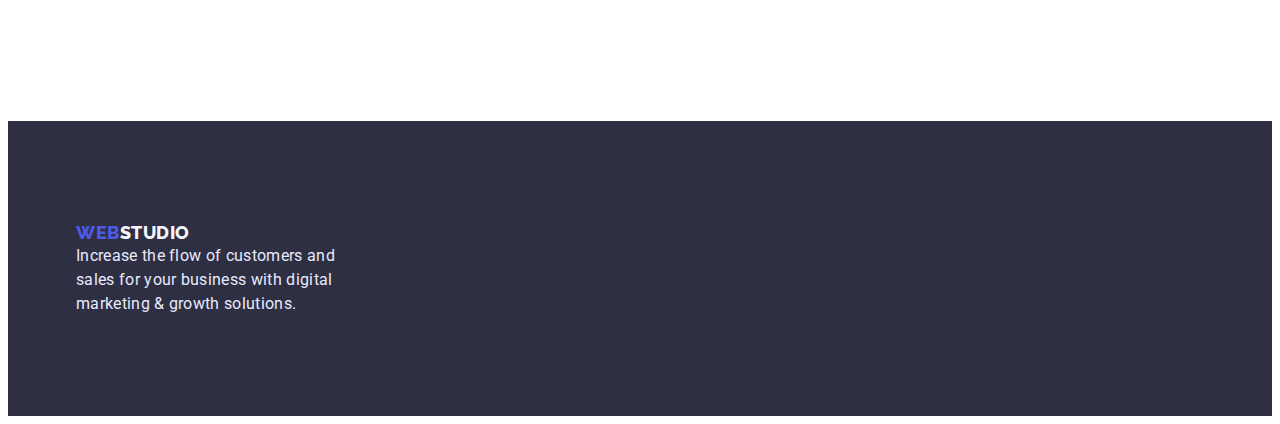
==== commit 9ef2b77a: "Styled both pages with css" ====
--- a/portfolio.html
+++ b/portfolio.html
@@ -27,7 +27,7 @@
 				<nav class="site-nav">
 					<ul class="list">
 						<li class="item">
-							<a href="" class="link">Studio</a>
+							<a href="./index.html" class="link">Studio</a>
 						</li>
 						<li class="item"><a href="./portfolio.html" class="link">Portfolio</a></li>
 						<li class="item"><a href="" class="link">Contacts</a></li>
@@ -45,83 +45,81 @@
 			</div>
 		</header>
 		<main>
-			<!-- button search filter -->
-			<section class="portfolio">
-				<div class="container">
-					<!-- приховати заголовок! -->
+			<!-- button search filter --><div class="container">
+			<section class="portfolio section">
 					<h1 class="visually-hidden">Portfolio</h1>
-					<ul class="list">
-						<li><button type="button" class="portfolio-btn">All</button></li>
-						<li><button type="button" class="portfolio-btn">Web Site</button></li>
-						<li><button type="button" class="portfolio-btn">App</button></li>
-						<li><button type="button" class="portfolio-btn">Design</button></li>
-						<li>
+					<ul class="list filter">
+						<li class="item"><button type="button" class="portfolio-btn">All</button></li>
+						<li class="item"><button type="button" class="portfolio-btn">Web Site</button></li>
+						<li class="item"><button type="button" class="portfolio-btn">App</button></li>
+						<li class="item"><button type="button" class="portfolio-btn">Design</button></li>
+						<li class="item">
 							<button type="button" class="portfolio-btn">Marketing</button>
 						</li>
 					</ul>
 					<!-- projects examples -->
 					<ul class="list projects">
-						<li>
+						<li class="item">
 							<a href="">
-								<img src="./images/bankapp.jpg" alt="Banking App Interface Concept" width="360" />
-								<h2 class="heading">Banking App Interface Concept</h2>
-								<p class="project-category">App</p></a
+								<img src="./images/bankapp.jpg" alt="Banking App Interface Concept" width="360" class="photo" /> <div class="content-information">
+									<h2 class="heading">Banking App Interface Concept</h2>
+									<p class="project-category">App</p></div></a
+							>
+						</li> 
+						<li class="item">
+							<a href="">
+								<img src="./images/background.jpg" alt="blue background" width="360" class="photo" /> <div class="content-information">
+									<h2 class="heading">Cashless Payment</h2>
+									<p class="project-category">Marketing</p></div></a
 							>
 						</li>
-						<li>
+						<li class="item">
 							<a href="">
-								<img src="./images/background.jpg" alt="blue background" width="360" />
-								<h2 class="heading">Cashless Payment</h2>
-								<p class="project-category">Marketing</p></a
+								<img src="./images/normalcy.jpg" alt="Laptop" width="360" class="photo" /> <div class="content-information">
+									<h2 class="heading">Meditaion App</h2>
+									<p class="project-category">App</p></div></a
 							>
 						</li>
-						<li>
+						<li class="item">
 							<a href="">
-								<img src="./images/normalcy.jpg" alt="Laptop" width="360" />
-								<h2 class="heading">Meditaion App</h2>
-								<p class="project-category">App</p></a
+								<img src="./images/wheel.jpg" alt="Person behind the wheel" width="360" class="photo" /> <div class="content-information">
+									<h2 class="heading">Taxi Service</h2>
+									<p class="project-category">Marketing</p></div></a
 							>
 						</li>
-						<li>
+						<li class="item">
 							<a href="">
-								<img src="./images/wheel.jpg" alt="Person behind the wheel" width="360" />
-								<h2 class="heading">Taxi Service</h2>
-								<p class="project-category">Marketing</p></a
+								<img src="./images/iphone.jpg" alt="Screen Illustrations" width="360" class="photo" /> <div class="content-information">
+									<h2 class="heading">Screen Illustrations</h2>
+									<p class="project-category">Design</p></div></a
 							>
 						</li>
-						<li>
+						<li class="item">
 							<a href="">
-								<img src="./images/iphone.jpg" alt="Screen Illustrations" width="360" />
-								<h2 class="heading">Screen Illustrations</h2>
-								<p class="project-category">Design</p></a
+								<img src="./images/girl.jpg" alt="Girl smiling" width="360" class="photo" /> <div class="content-information">
+									<h2 class="heading">Online Courses</h2>
+									<p class="project-category">Marketing</p></div></a
 							>
 						</li>
-						<li>
+						<li class="item">
 							<a href="">
-								<img src="./images/girl.jpg" alt="Girl smiling" width="360" />
-								<h2 class="heading">Online Courses</h2>
-								<p class="project-category">Marketing</p></a
+								<img src="./images/makeeverything.jpg" alt="app moodboard" width="360" class="photo" /> <div class="content-information">
+									<h2 class="heading">Instagram Stories Concept</h2>
+									<p class="project-category">Design</p></div></a
 							>
 						</li>
-						<li>
+						<li class="item">
 							<a href="">
-								<img src="./images/makeeverything.jpg" alt="app moodboard" width="360" />
-								<h2 class="heading">Instagram Stories Concept</h2>
-								<p class="project-category">Design</p></a
+								<img src="./images/groceries.jpg" alt="Bag with groceries" width="360" class="photo" /> <div class="content-information">
+									<h2 class="heading">Organic Food</h2>
+									<p class="project-category">Web Site</p></div></a
 							>
 						</li>
-						<li>
+						<li class="item">
 							<a href="">
-								<img src="./images/groceries.jpg" alt="Bag with groceries" width="360" />
-								<h2 class="heading">Organic Food</h2>
-								<p class="project-category">Web Site</p></a
-							>
-						</li>
-						<li>
-							<a href="">
-								<img src="./images/coffee.jpg" alt="Cup of coffee" width="360" />
-								<h2 class="heading">Fresh Coffee</h2>
-								<p class="project-category">Web Site</p></a
+								<img src="./images/coffee.jpg" alt="Cup of coffee" width="360" class="photo" /> <div class="content-information">
+									<h2 class="heading">Fresh Coffee</h2>
+									<p class="project-category">Web Site</p></div></a
 							>
 						</li>
 					</ul>
--- a/css/styles.css
+++ b/css/styles.css
@@ -20,10 +20,16 @@
 a {
 	text-decoration: none;
 }
+p {
+	margin: 0;
+}
 ul {
 	padding-left: 0;
 	margin-top: 0;
 	margin-bottom: 0;
+}
+li {
+	list-style: none;
 }
 h1,
 h2,
@@ -31,14 +37,18 @@
 h4 {
 	margin: 0;
 }
+img {
+	display: block;
+	max-width: 100%;
+}
+
 .container {
-	width: 1200px;
+	width: 1128px;
 	margin: 0 auto;
-	/* outline: solid 2px tomato; */
 }
 .section {
-	padding-top: 94px;
-	padding-bottom: 94px;
+	padding-top: 120px;
+	padding-bottom: 120px;
 }
 
 .heading {
@@ -46,14 +56,16 @@
 }
 
 /* header */
+.page-header {
+	border-bottom: solid 1px var(--secondary-text-color);
+}
 .main-nav {
 	display: flex;
 	align-items: center;
 }
 /* logo */
 .logo {
-	margin-right: 70px;
-	margin-left: 156px;
+	margin-right: 77px;
 	color: var(--secondary-text-color);
 	font-family: "Raleway", sans-serif;
 	font-weight: 800;
@@ -70,11 +82,13 @@
 	color: var(--secondary-background-color);
 }
 /* navigation */
+
 .site-nav > .list {
 	display: flex;
 	margin-left: auto;
 }
-.site-nav .item:not(:last-child) {
+.site-nav .item:not(:last-child),
+.contacts > .item:not(:last-child) {
 	margin-right: 40px;
 }
 .site-nav .link {
@@ -95,16 +109,10 @@
 .site-nav .link:active {
 	color: var(--logo-hover-color);
 }
-.list {
-	list-style: none;
-}
 /* contacts */
 .list.contacts {
 	display: flex;
 	margin-left: auto;
-}
-.contacts > .item:not(:last-child) {
-	margin-right: 40px;
 }
 .contacts {
 	color: var(--primary-text-color);
@@ -160,10 +168,11 @@
 }
 .values .list {
 	display: flex;
-	margin-left: 156px;
-	margin-right: 156px;
-}
-.values .item:not(:last-child) {
+}
+.values .item:not(:last-child),
+.team .item:not(:last-child),
+.work .item:not(:last-child),
+.filter .item:not(:last-child) {
 	margin-right: 24px;
 }
 .visually-hidden {
@@ -179,6 +188,7 @@
 /* work */
 .work {
 	text-align: center;
+	padding-top: 0;
 }
 .work .heading {
 	margin-bottom: 72px;
@@ -192,24 +202,27 @@
 	justify-content: center;
 	margin-top: auto;
 }
-.work .item:not(:last-child) {
-	margin-right: 24px;
-}
+
 /* our team */
-.team {
+.team-background {
 	background-color: var(--secondary-background-color);
-	text-align: center;
-	padding-top: 120px;
-	padding-bottom: 120px;
+}
+.team.section {
+	text-align: center;
+}
+.photo {
+	margin-bottom: 32px;
 }
 .team .heading {
-	color: var(--secondary-text-color);
-	color: var(--secondary-text-color);
 	margin-bottom: 72px;
+	color: var(--secondary-text-color);
+	color: var(--secondary-text-color);
 	font-size: 36px;
 	line-height: 1.1;
 }
-.team .name {
+.team .name,
+.projects .heading {
+	margin-bottom: 8px;
 	color: var(--secondary-text-color);
 	font-size: 20px;
 	line-height: 1.2;
@@ -218,22 +231,32 @@
 	display: flex;
 	justify-content: center;
 }
-.team .item:not(:last-child) {
-	margin-right: 24px;
+
+.team .position {
+	margin-bottom: 32px;
+	line-height: 1.5;
 }
 /* footer */
+.footer {
+	background-color: var(--secondary-text-color);
+}
 .container.footer {
-	background-color: var(--secondary-text-color);
 	padding-top: 100px;
 	padding-bottom: 100px;
 }
 .footer-text {
+	max-width: 264px;
 	color: var(--button-background-color);
 	line-height: 1.5;
-	padding-left: 156px;
 }
 /* portfolio  */
+.portfolio.section {
+	padding-top: 92px;
+}
 .portfolio-btn {
+	padding: 12px 24px;
+	border: none;
+	border-radius: 4%;
 	background-color: var(--button-background-color);
 	color: var(--logo-hover-color);
 	font-family: inherit;
@@ -242,20 +265,33 @@
 	line-height: 1.5;
 	cursor: pointer;
 }
+
 .portfolio-btn:hover,
 .portfolio-btn:focus {
 	background-color: #4d5ae5;
 	color: var(--alternative-text-color);
 }
 /* projects */
-.projects .heading {
-	color: var(--secondary-text-color);
-	font-weight: 600;
-	font-size: 20px;
-	line-height: 1.2;
-}
+.list.projects {
+	display: flex;
+	justify-content: center;
+	flex-wrap: wrap;
+	padding: 0;
+	gap: 24px;
+}
+.projects > .item {
+	flex-basis: calc((100% - 48px) / 3);
+}
+
 .projects .project-category {
-	color: var(--primary-text-color);
-	font-weight: 400;
-	line-height: 1.5;
-}
+	line-height: 1.5;
+}
+.filter {
+	display: flex;
+	justify-content: center;
+	margin-bottom: 72px;
+}
+.content-information {
+	margin-left: 16px;
+	margin-bottom: 32px;
+}
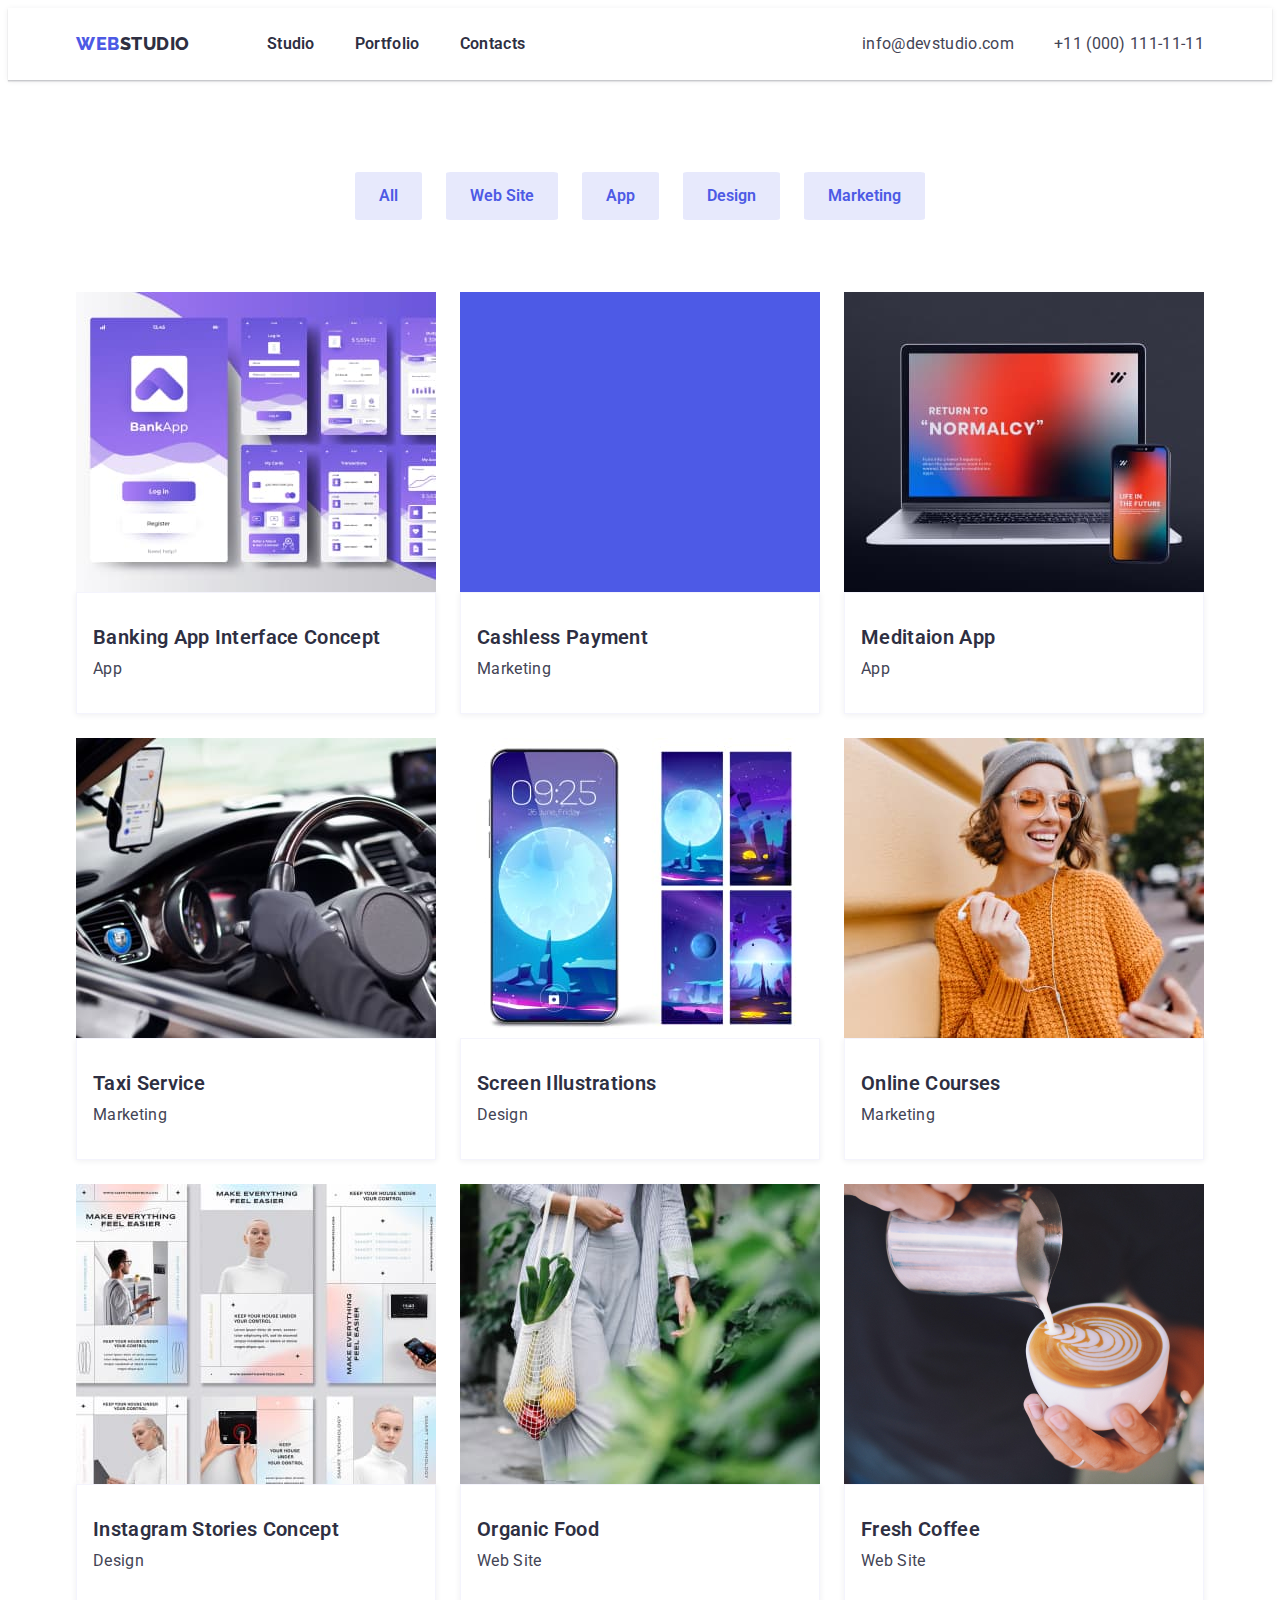
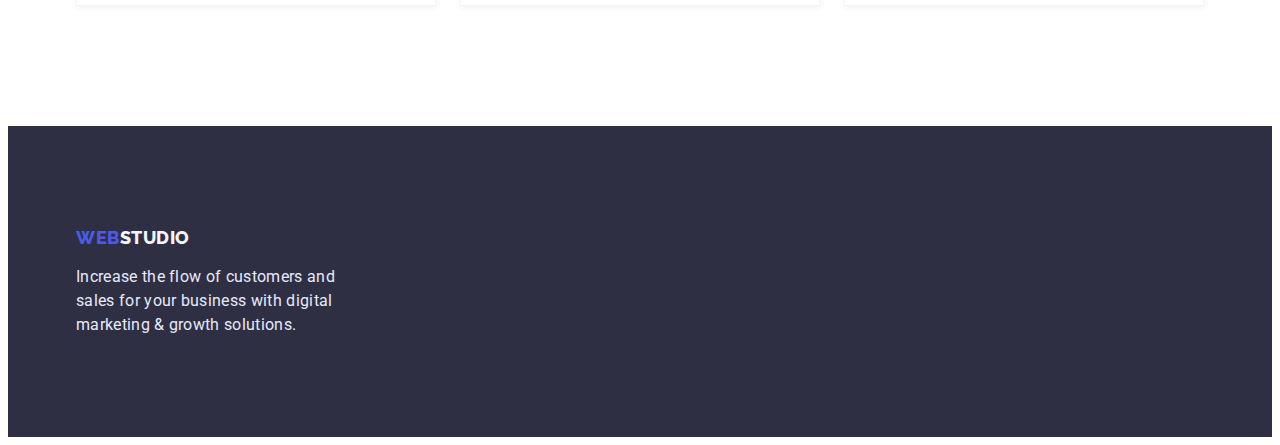
==== commit 9b1be44b: "Updated homework according to the comments" ====
--- a/portfolio.html
+++ b/portfolio.html
@@ -45,8 +45,9 @@
 			</div>
 		</header>
 		<main>
-			<!-- button search filter --><div class="container">
-			<section class="portfolio section">
+			<!-- button search filter -->
+			<section class="portfolio section"
+				><div class="container">
 					<h1 class="visually-hidden">Portfolio</h1>
 					<ul class="list filter">
 						<li class="item"><button type="button" class="portfolio-btn">All</button></li>
@@ -61,65 +62,83 @@
 					<ul class="list projects">
 						<li class="item">
 							<a href="">
-								<img src="./images/bankapp.jpg" alt="Banking App Interface Concept" width="360" class="photo" /> <div class="content-information">
+								<img src="./images/bankapp.jpg" alt="Banking App Interface Concept" width="360" class="photo" />
+								<div class="content-information">
 									<h2 class="heading">Banking App Interface Concept</h2>
-									<p class="project-category">App</p></div></a
-							>
-						</li> 
-						<li class="item">
-							<a href="">
-								<img src="./images/background.jpg" alt="blue background" width="360" class="photo" /> <div class="content-information">
-									<h2 class="heading">Cashless Payment</h2>
-									<p class="project-category">Marketing</p></div></a
+									<p class="project-category">App</p></div
+								></a
 							>
 						</li>
 						<li class="item">
 							<a href="">
-								<img src="./images/normalcy.jpg" alt="Laptop" width="360" class="photo" /> <div class="content-information">
-									<h2 class="heading">Meditaion App</h2>
-									<p class="project-category">App</p></div></a
+								<img src="./images/background.jpg" alt="blue background" width="360" class="photo" />
+								<div class="content-information">
+									<h2 class="heading">Cashless Payment</h2>
+									<p class="project-category">Marketing</p></div
+								></a
 							>
 						</li>
 						<li class="item">
 							<a href="">
-								<img src="./images/wheel.jpg" alt="Person behind the wheel" width="360" class="photo" /> <div class="content-information">
-									<h2 class="heading">Taxi Service</h2>
-									<p class="project-category">Marketing</p></div></a
+								<img src="./images/normalcy.jpg" alt="Laptop" width="360" class="photo" />
+								<div class="content-information">
+									<h2 class="heading">Meditaion App</h2>
+									<p class="project-category">App</p></div
+								></a
 							>
 						</li>
 						<li class="item">
 							<a href="">
-								<img src="./images/iphone.jpg" alt="Screen Illustrations" width="360" class="photo" /> <div class="content-information">
-									<h2 class="heading">Screen Illustrations</h2>
-									<p class="project-category">Design</p></div></a
+								<img src="./images/wheel.jpg" alt="Person behind the wheel" width="360" class="photo" />
+								<div class="content-information">
+									<h2 class="heading">Taxi Service</h2>
+									<p class="project-category">Marketing</p></div
+								></a
 							>
 						</li>
 						<li class="item">
 							<a href="">
-								<img src="./images/girl.jpg" alt="Girl smiling" width="360" class="photo" /> <div class="content-information">
-									<h2 class="heading">Online Courses</h2>
-									<p class="project-category">Marketing</p></div></a
+								<img src="./images/iphone.jpg" alt="Screen Illustrations" width="360" class="photo" />
+								<div class="content-information">
+									<h2 class="heading">Screen Illustrations</h2>
+									<p class="project-category">Design</p></div
+								></a
 							>
 						</li>
 						<li class="item">
 							<a href="">
-								<img src="./images/makeeverything.jpg" alt="app moodboard" width="360" class="photo" /> <div class="content-information">
-									<h2 class="heading">Instagram Stories Concept</h2>
-									<p class="project-category">Design</p></div></a
+								<img src="./images/girl.jpg" alt="Girl smiling" width="360" class="photo" />
+								<div class="content-information">
+									<h2 class="heading">Online Courses</h2>
+									<p class="project-category">Marketing</p></div
+								></a
 							>
 						</li>
 						<li class="item">
 							<a href="">
-								<img src="./images/groceries.jpg" alt="Bag with groceries" width="360" class="photo" /> <div class="content-information">
-									<h2 class="heading">Organic Food</h2>
-									<p class="project-category">Web Site</p></div></a
+								<img src="./images/makeeverything.jpg" alt="app moodboard" width="360" class="photo" />
+								<div class="content-information">
+									<h2 class="heading">Instagram Stories Concept</h2>
+									<p class="project-category">Design</p></div
+								></a
 							>
 						</li>
 						<li class="item">
 							<a href="">
-								<img src="./images/coffee.jpg" alt="Cup of coffee" width="360" class="photo" /> <div class="content-information">
+								<img src="./images/groceries.jpg" alt="Bag with groceries" width="360" class="photo" />
+								<div class="content-information">
+									<h2 class="heading">Organic Food</h2>
+									<p class="project-category">Web Site</p></div
+								></a
+							>
+						</li>
+						<li class="item">
+							<a href="">
+								<img src="./images/coffee.jpg" alt="Cup of coffee" width="360" class="photo" />
+								<div class="content-information">
 									<h2 class="heading">Fresh Coffee</h2>
-									<p class="project-category">Web Site</p></div></a
+									<p class="project-category">Web Site</p></div
+								></a
 							>
 						</li>
 					</ul>
@@ -128,7 +147,9 @@
 		</main>
 		<footer class="footer">
 			<div class="container footer">
-				<a href="index.html" class="logo"><span class="logo-front">Web</span><span class="logo-back">Studio</span></a>
+				<a href="index.html" class="logo bottom"
+					><span class="logo-front">Web</span><span class="logo-back">Studio</span></a
+				>
 				<p class="footer-text">
 					Increase the flow of customers and sales for your business with digital marketing & growth solutions.
 				</p>
--- a/css/styles.css
+++ b/css/styles.css
@@ -44,6 +44,8 @@
 
 .container {
 	width: 1128px;
+	padding-left: 15px;
+	padding-right: 15px;
 	margin: 0 auto;
 }
 .section {
@@ -57,7 +59,7 @@
 
 /* header */
 .page-header {
-	border-bottom: solid 1px var(--secondary-text-color);
+	box-shadow: 0px 2px 1px rgba(46, 47, 66, 0.08), 0px 1px 1px rgba(46, 47, 66, 0.16), 0px 1px 6px rgba(46, 47, 66, 0.08);
 }
 .main-nav {
 	display: flex;
@@ -125,13 +127,13 @@
 
 /* hero */
 .hero {
+	padding-top: 192px;
+	padding-bottom: 192px;
 	background-color: var(--secondary-text-color);
 	margin-top: 0;
 	text-align: center;
 }
 .hero .heading {
-	margin: 0;
-	padding-top: 192px;
 	margin-bottom: 48px;
 	color: var(--alternative-text-color);
 	font-size: 56px;
@@ -140,7 +142,6 @@
 }
 /* button */
 .hero-btn {
-	margin-bottom: 192px;
 	padding: 16px 32px;
 	border: 0;
 	border-radius: 4%;
@@ -161,10 +162,15 @@
 	padding-bottom: 120px;
 }
 
-.values > .heading {
+.values .heading {
+	margin-bottom: 8px;
 	color: var(--secondary-text-color);
 	font-size: 20px;
 	line-height: 1.2;
+}
+.values .description {
+	font-weight: 400;
+	line-height: 1.5;
 }
 .values .list {
 	display: flex;
@@ -210,8 +216,10 @@
 .team.section {
 	text-align: center;
 }
-.photo {
-	margin-bottom: 32px;
+.team .team-info {
+	background-color: var(--background-color);
+	padding-top: 32px;
+	padding-bottom: 32px;
 }
 .team .heading {
 	margin-bottom: 72px;
@@ -238,11 +246,16 @@
 }
 /* footer */
 .footer {
-	background-color: var(--secondary-text-color);
-}
-.container.footer {
 	padding-top: 100px;
 	padding-bottom: 100px;
+	background-color: var(--secondary-text-color);
+}
+.container.footer {
+	padding: 0;
+}
+.logo.bottom {
+	display: block;
+	margin-bottom: 16px;
 }
 .footer-text {
 	max-width: 264px;
@@ -284,6 +297,7 @@
 }
 
 .projects .project-category {
+	color: var(--primary-text-color);
 	line-height: 1.5;
 }
 .filter {
@@ -292,6 +306,9 @@
 	margin-bottom: 72px;
 }
 .content-information {
-	margin-left: 16px;
-	margin-bottom: 32px;
-}
+	padding-left: 16px;
+	padding-bottom: 32px;
+	padding-top: 32px;
+	border: 0.5px solid #f4f4fd;
+	box-shadow: 0px 1px 6px rgba(46, 47, 66, 0.08);
+}
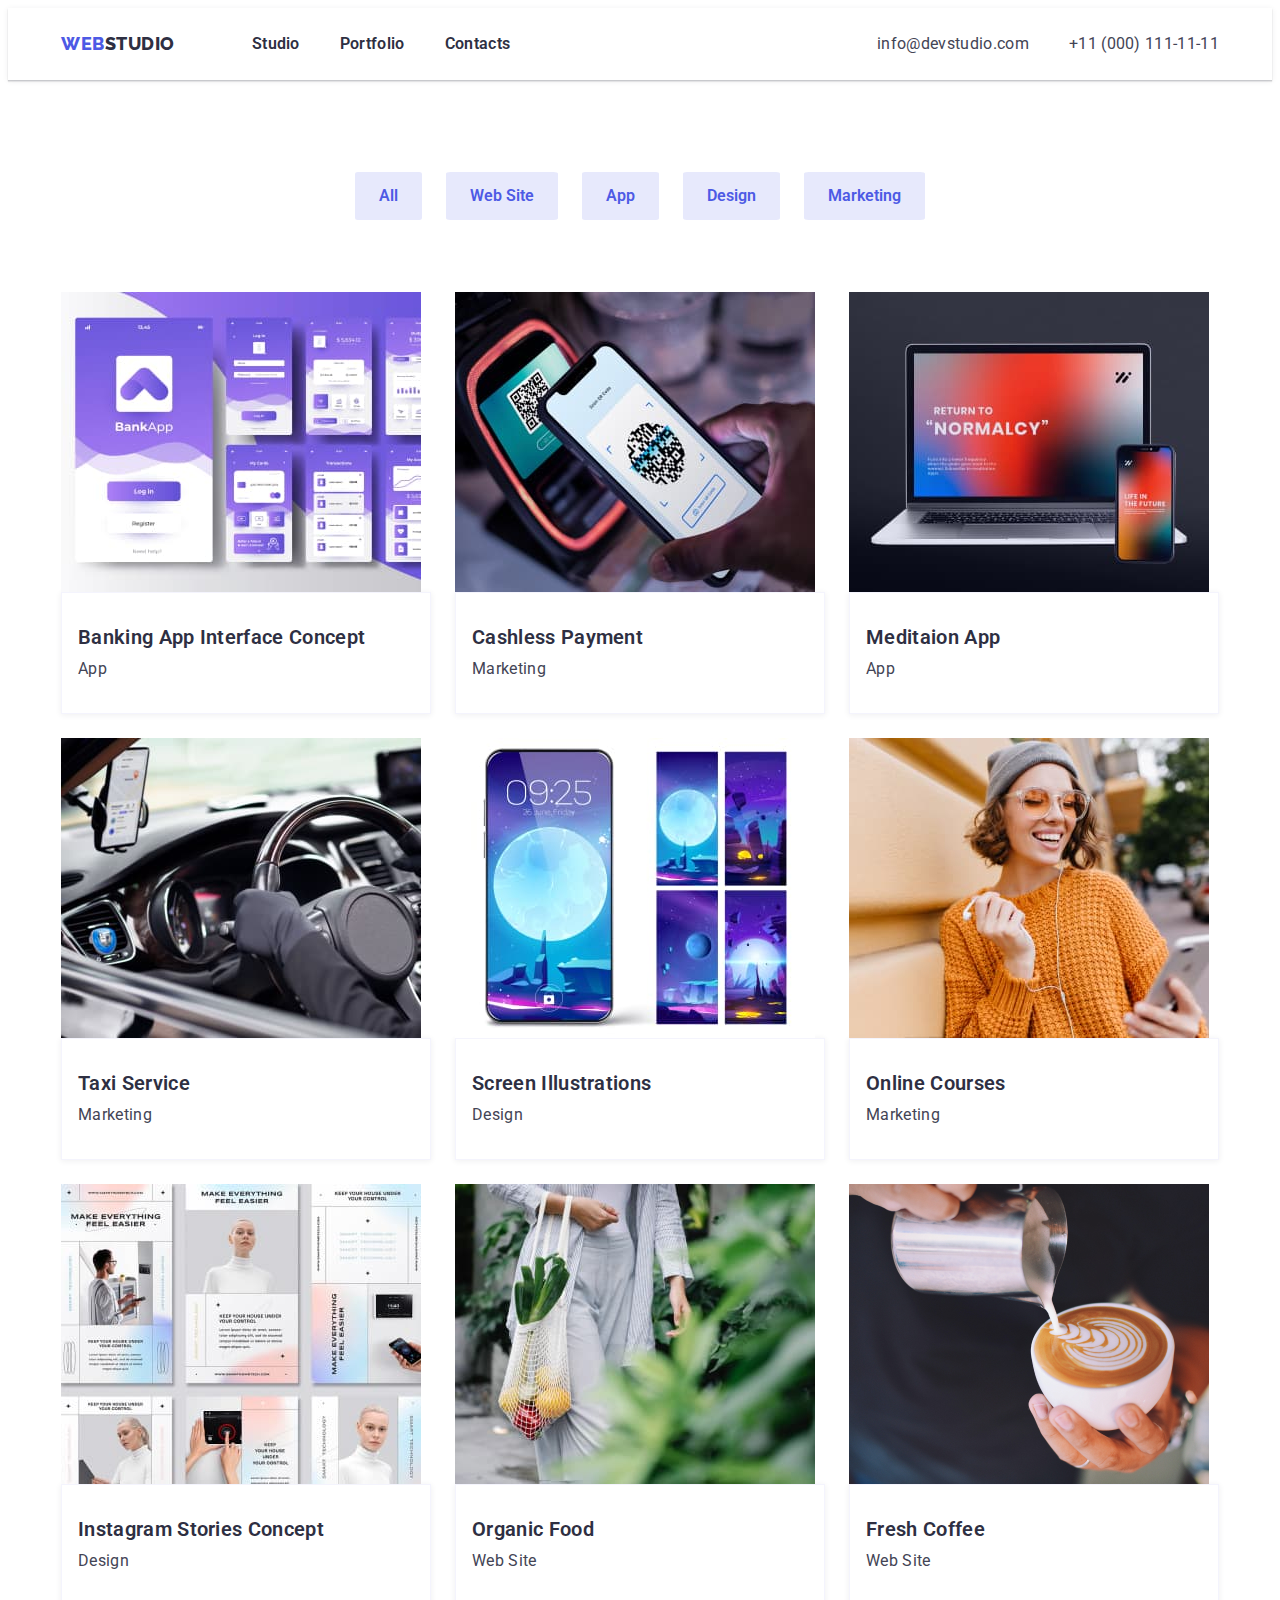
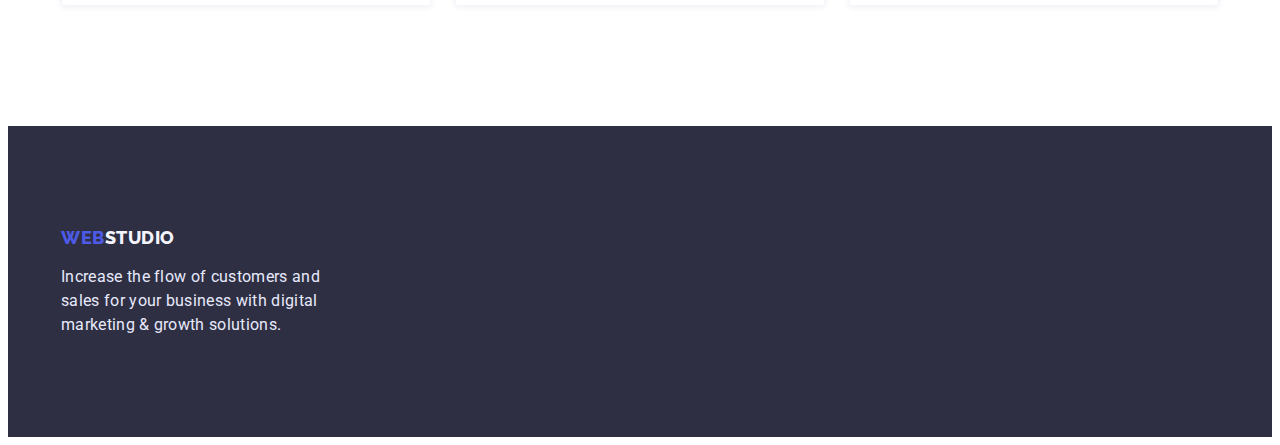
==== commit b89b30e1: "Edited according to the comments" ====
--- a/portfolio.html
+++ b/portfolio.html
@@ -71,7 +71,7 @@
 						</li>
 						<li class="item">
 							<a href="">
-								<img src="./images/background.jpg" alt="blue background" width="360" class="photo" />
+								<img src="./images/cashless-payment.jpg" alt="cashless payment" width="360" class="photo" />
 								<div class="content-information">
 									<h2 class="heading">Cashless Payment</h2>
 									<p class="project-category">Marketing</p></div
--- a/css/styles.css
+++ b/css/styles.css
@@ -43,7 +43,7 @@
 }
 
 .container {
-	width: 1128px;
+	width: 1158px;
 	padding-left: 15px;
 	padding-right: 15px;
 	margin: 0 auto;
@@ -174,8 +174,11 @@
 }
 .values .list {
 	display: flex;
-}
-.values .item:not(:last-child),
+	gap: 24px;
+}
+.values .item {
+	flex-basis: calc((100% - 72px) / 4);
+}
 .team .item:not(:last-child),
 .work .item:not(:last-child),
 .filter .item:not(:last-child) {
@@ -241,7 +244,6 @@
 }
 
 .team .position {
-	margin-bottom: 32px;
 	line-height: 1.5;
 }
 /* footer */
@@ -310,5 +312,6 @@
 	padding-bottom: 32px;
 	padding-top: 32px;
 	border: 0.5px solid #f4f4fd;
+	boeder-top: none;
 	box-shadow: 0px 1px 6px rgba(46, 47, 66, 0.08);
 }
